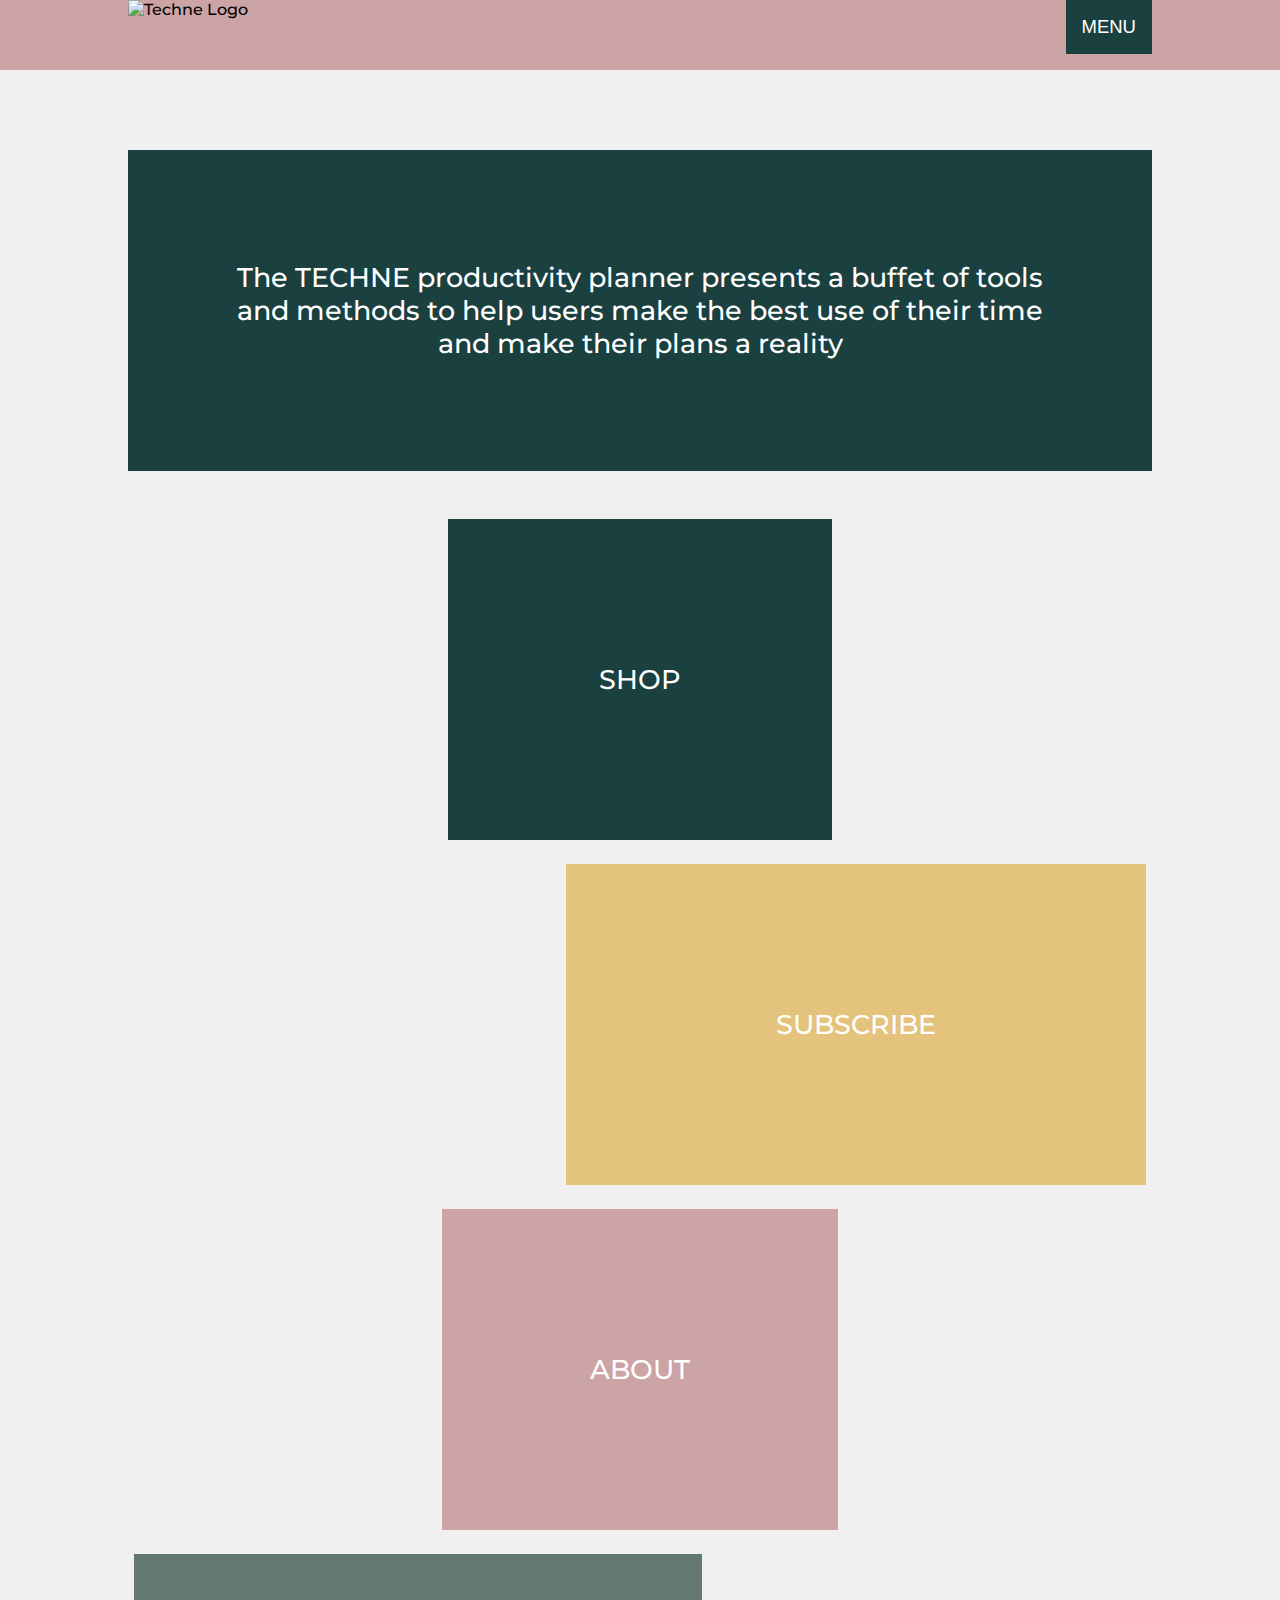
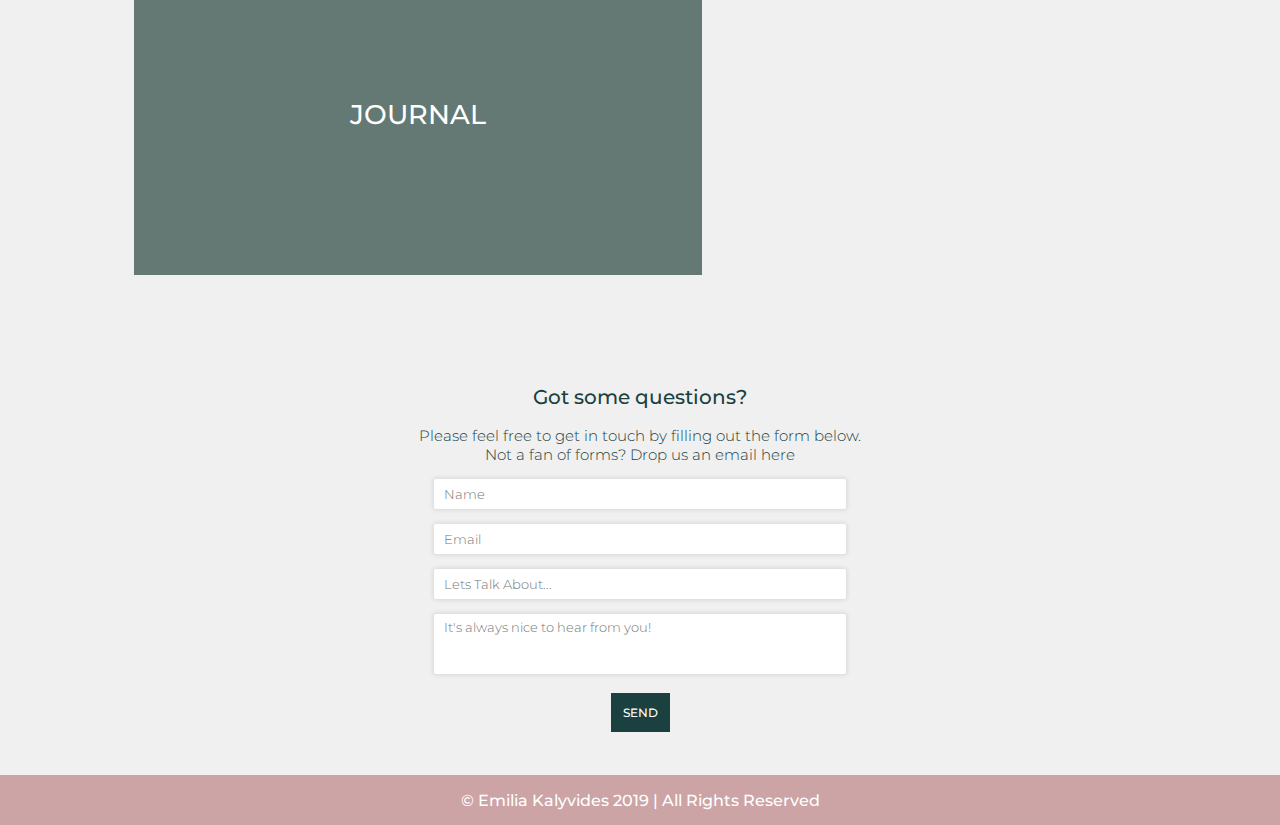
==== index.html @ 87b6d58c "techne" ====
<!DOCTYPE html>
<html>
	<head>
		<meta name="viewport" content="width=device-width, initial-scale=1.0" />
		<title>TECHNE - Work Life Balance</title>
		<link
			rel="shortcut icon"
			type="image/x-icon"
			href="Image Assets/Techne-favicon.png"
		/>
		<link href="style.css" rel="stylesheet" type="text/css" />
		<link
			href="https://fonts.googleapis.com/css?family=Montserrat:300,400,500&display=swap"
			rel="stylesheet"
		/>
	</head>

	<body>
		<header>
			<nav class="nav-container">
				<img
					src="Image Assets/Techne.png"
					alt="Techne Logo"
					class="nav-logo"
				/><img />
				<div class="dropdown">
					<button class="dropbtn">MENU</button>
					<div class="dropdown-content">
						<ul>
							<li><a href="index.html">Home</a></li>
							<li><a href="about.html">About</a></li>
							<li><a href="shop.html">Shop</a></li>
							<li><a href="subscribe.html">Subscribe</a></li>
							<li><a href="journal.html">Journal</a></li>
						</ul>
					</div>
				</div>

				<!-- <ul>
          <li><a href="index.html">Home</a></li>
          <li><a href="about.html">About</a></li>
          <li><a href="shop.html">Shop</a></li>
          <li><a href="subscribe.html">Subscribe</a></li>
          <li><a href="journal.html">Journal</a></li>
        </ul> -->
			</nav>
		</header>
		<main>
			<div class="wrapper">
				<div class="flex-container-01">
					<h1>
						The TECHNE productivity planner presents a buffet of tools and
						methods to help users make the best use of their time and make their
						plans a reality
					</h1>
				</div>
				<div class="flex-container-shop">
					<div class="box one"></div>
					<div class="box two">
						<h1><a class="homepage-links" href="shop.html">SHOP</a></h1>
					</div>
					<div class="box three"></div>
				</div>
				<div class="flex-container-subscribe">
					<div class="box four"></div>
					<div class="box five">
						<h1>
							<a class="homepage-links" href="subscribe.html">SUBSCRIBE</a>
						</h1>
					</div>
				</div>
				<div class="flex-container-about">
					<div class="box six"></div>
					<div class="box seven">
						<h1><a class="homepage-links" href="about.html">ABOUT</a></h1>
					</div>
					<div class="box eight"></div>
				</div>
				<div class="flex-container-journal">
					<div class="box nine">
						<h1><a class="homepage-links" href="journal.html">JOURNAL</a></h1>
					</div>
					<div class="box ten"></div>
				</div>
			</div>
		</main>
		<form action="/example.html" method="POST">
			<h2>Got some questions?</h2>
			<h3>
				Please feel free to get in touch by filling out the form below. <br />
				Not a fan of forms? Drop us an email
				<a class="text-links" href="mailto:hello@techne.co.uk">here</a>
			</h3>
			<p>
				<label class="name">
					<input type="text" name="customer_name" required placeholder="Name" />
				</label>
			</p>

			<p>
				<label class="email">
					<input
						type="email"
						name="email_address"
						required
						placeholder="Email"
					/>
				</label>
			</p>
			<p>
				<label class="subject">
					<input
						type="subject"
						name="email_subject"
						required
						placeholder="Lets Talk About..."
					/>
				</label>
			</p>

			<p>
				<textarea
					class="comments"
					name="comments"
					maxlength="2000"
					required
					placeholder="It's always nice to hear from you!"
				></textarea>
			</p>

			<button class="button">Send</button>
		</form>
		<footer class="site-footer">
			© Emilia Kalyvides 2019 | All Rights Reserved
		</footer>
	</body>
</html>
---- style.css ----
/* overall page styling */
:root {
	--background: #cca4a6;
}
body {
	background-color: #f0f0f0;
	font-family: "Montserrat", sans-serif;
	font-weight: 500;
	margin: 0;
}

/* header and nav bar styling */

.nav-container {
	display: flex;
	flex-direction: row;
	justify-content: space-between;
	width: 100%;
	max-width: 1024px;
	margin: 0 auto;
}

header {
	background: var(--background);
	position: fixed;
	top: 0;
	z-index: 999;
	width: 100%;
	height: 70px;
}
/* logo  */
.nav-logo {
	width: 15vmin;
}
/* Navigation Dropdown Button */

nav ul {
	list-style-type: none;
	align-items: center;
	padding: 15px;
}
nav a {
	color: white;
	text-decoration: none;
	font-size: calc(1.5vmin + 5px);
	text-transform: uppercase;
}

nav a:hover {
	color: #e4c47c;
	transition: 0.3s color linear;
}
.dropbtn {
	background-color: #1b4040;
	color: white;
	padding: 16px;
	text-align: center;
	border: none;
	font-size: calc(1.5vmin + 5px);
	right: 0;
}

/* Dropdown Content (Hidden by Default) */
.dropdown-content {
	display: none;
	position: absolute;
	background-color: white;
	z-index: 1;
}

/* Links inside the dropdown */
.dropdown-content a {
	color: #cca4a6;
	padding: 12px 16px;
	text-decoration: none;
	display: block;
	text-align: center;
	width: 80%;
}

/* Change color of dropdown links on hover */
.dropdown-content a:hover {
	background-color: #1b4040;
}

/* Show the dropdown menu on hover */
.dropdown:hover .dropdown-content {
	display: block;
}

/* Change the background color of the dropdown button when the dropdown content is shown */
.dropdown:hover .dropbtn {
	background-color: #cca4a6;
}

/* header text + paragraph styling */
h1 {
	color: white;
	font-family: "Montserrat", sans-serif;
	font-weight: 500;
	font-size: calc(1.5vw + 8px);
	text-align: center;
	width: 80%;
}

.wrapper {
	width: 100%;
	max-width: 1024px;
	margin: 0 auto;
}
.flex-container-01 {
	display: flex;
	flex-direction: row;
	height: 321px;
	margin: 150px auto 48px;
	background: #1b4040;
	justify-content: center;
	align-items: center;
}
.flex-container-shop,
.flex-container-subscribe,
.flex-container-about,
.flex-container-journal {
	display: flex;
	flex-direction: row;
	height: 321px;
	margin-top: 24px;
}
.box {
	flex-grow: 1;
	min-width: 200px;
	margin-left: 6px;
	margin-right: 6px;
	display: flex;
	justify-content: center;
	align-items: center;
}

.one {
	background-image: url("Image Assets/box 1.jpg");
	flex-grow: 1;
	background-size: cover;
}

.two {
	background: #1b4040;
	flex-grow: 1;
}

.three {
	background-image: url("Image Assets/box 2.jpg");
	flex-grow: 1;
	background-size: cover;
}

.four {
	background-image: url("Image Assets/box 3.jpg");
	flex-grow: 1;
	background-size: cover;
}

.five {
	background: #e4c47c;
	flex-grow: 1;
}
.six {
	background-image: url("Image Assets/box 4.jpg");
	flex-grow: 1;
	background-size: cover;
}
.seven {
	background: #cca4a6;
	flex-grow: 1;
}
.eight {
	background-image: url("Image Assets/box 5.jpg");
	flex-grow: 1;
	background-size: cover;
}
.nine {
	background: #647973;
	flex-grow: 1;
}
.ten {
	background-image: url("Image Assets/box 6.jpg");
	flex-grow: 1;
	background-size: cover;
}

h2 {
	color: #1b4040;
	font-family: "Montserrat", sans-serif;
	font-weight: 500;
	font-size: 20px;
	text-align: center;
	padding-top: 10px;
	padding-right: 200px;
	padding-bottom: 0;
	padding-left: 200px;
}
h3 {
	color: #1b4040;
	font-family: "Montserrat", sans-serif;
	font-weight: 300;
	font-size: 15px;
	text-align: center;
	padding-left: 150px;
	padding-right: 150px;
}
p {
	color: white;
	font-family: "Montserrat", sans-serif;
	font-weight: 300;
	font-size: 15px;
	text-align: center;
	padding-left: 200px;
	padding-right: 200px;
}

/* form input styling */
form {
	height: 300px;
	color: #1b4040;
	font-family: "Montserrat", sans-serif;
	font-weight: 300;
	font-size: 15px;
	align-items: center;
	margin-top: 100px;
	margin-bottom: 100px;
}

input {
	align-items: center;
	overflow: auto;
	height: 20px;
	width: 400px;
	font-family: "Montserrat", sans-serif;
	font-weight: 300;
	border-radius: 2px;
	border: none;
	box-shadow: 0px 0px 5px 1px rgba(0, 0, 0, 0.1);
	padding-top: 5px;
	padding-bottom: 5px;
	padding-left: 10px;
}

textarea {
	width: 400px;
	height: 50px;
	resize: none;
	overflow: auto;
	font-family: "Montserrat", sans-serif;
	font-weight: 300;
	border-radius: 2px;
	border: none;
	box-shadow: 0px 0px 5px 1px rgba(0, 0, 0, 0.1);
	padding-top: 5px;
	padding-bottom: 5px;
	padding-left: 10px;
}

/* button styling */

.button {
	display: block;
	max-width: 300px;
	background-color: #1b4040;
	color: white;
	font-family: "Montserrat", sans-serif;
	font-weight: 500;
	font-size: 12px;
	text-transform: uppercase;
	text-align: center;
	border: 2px solid #1b4040;
	margin: auto;
	padding: 10px;
	-webkit-transition-duration: 0.4s; /* Safari */
	transition-duration: 0.4s;
}

.button:hover {
	background-color: #f0f0f0;
	color: #e4c47c;
	border: 2px solid #e4c47c;
}

/* text link styling */

.text-links {
	color: #1b4040;
}
.text-links:link {
	color: #1b4040;
	text-decoration: none;
}

.text-links:visited {
	color: #e4c47c;
}

.text-links:hover {
	color: #e4c47c;
	text-decoration: underline;
}

.homepage-links:link,
.homepage-links:visited,
.homepage-links:hover {
	color: white;
	text-decoration: none;
}

/* footer styling */
footer {
	color: white;
	width: 100%;
	height: 50px;
	background: var(--background);
	bottom: 0;
	display: flex;
	justify-content: center;
	z-index: 999;
}

.site-footer {
	color: white;
	display: flex;
	align-items: center;
	justify-content: center;
}

@media screen and (max-width: 480px) {
	.one,
	.three,
	.four,
	.six,
	.eight,
	.ten {
		display: none;
	}
}

@media screen and (max-width: 480px) {
	.name,
	.email,
	.subject,
	.comments,
	.button {
		display: none;
	}
}

@media screen and (max-width: 480px) {
	nav ul {
		flex-direction: column;
	}
}

/* @media screen and (max-width: 480px) {
  h1 {
    font-size: 25px;
  }
} */
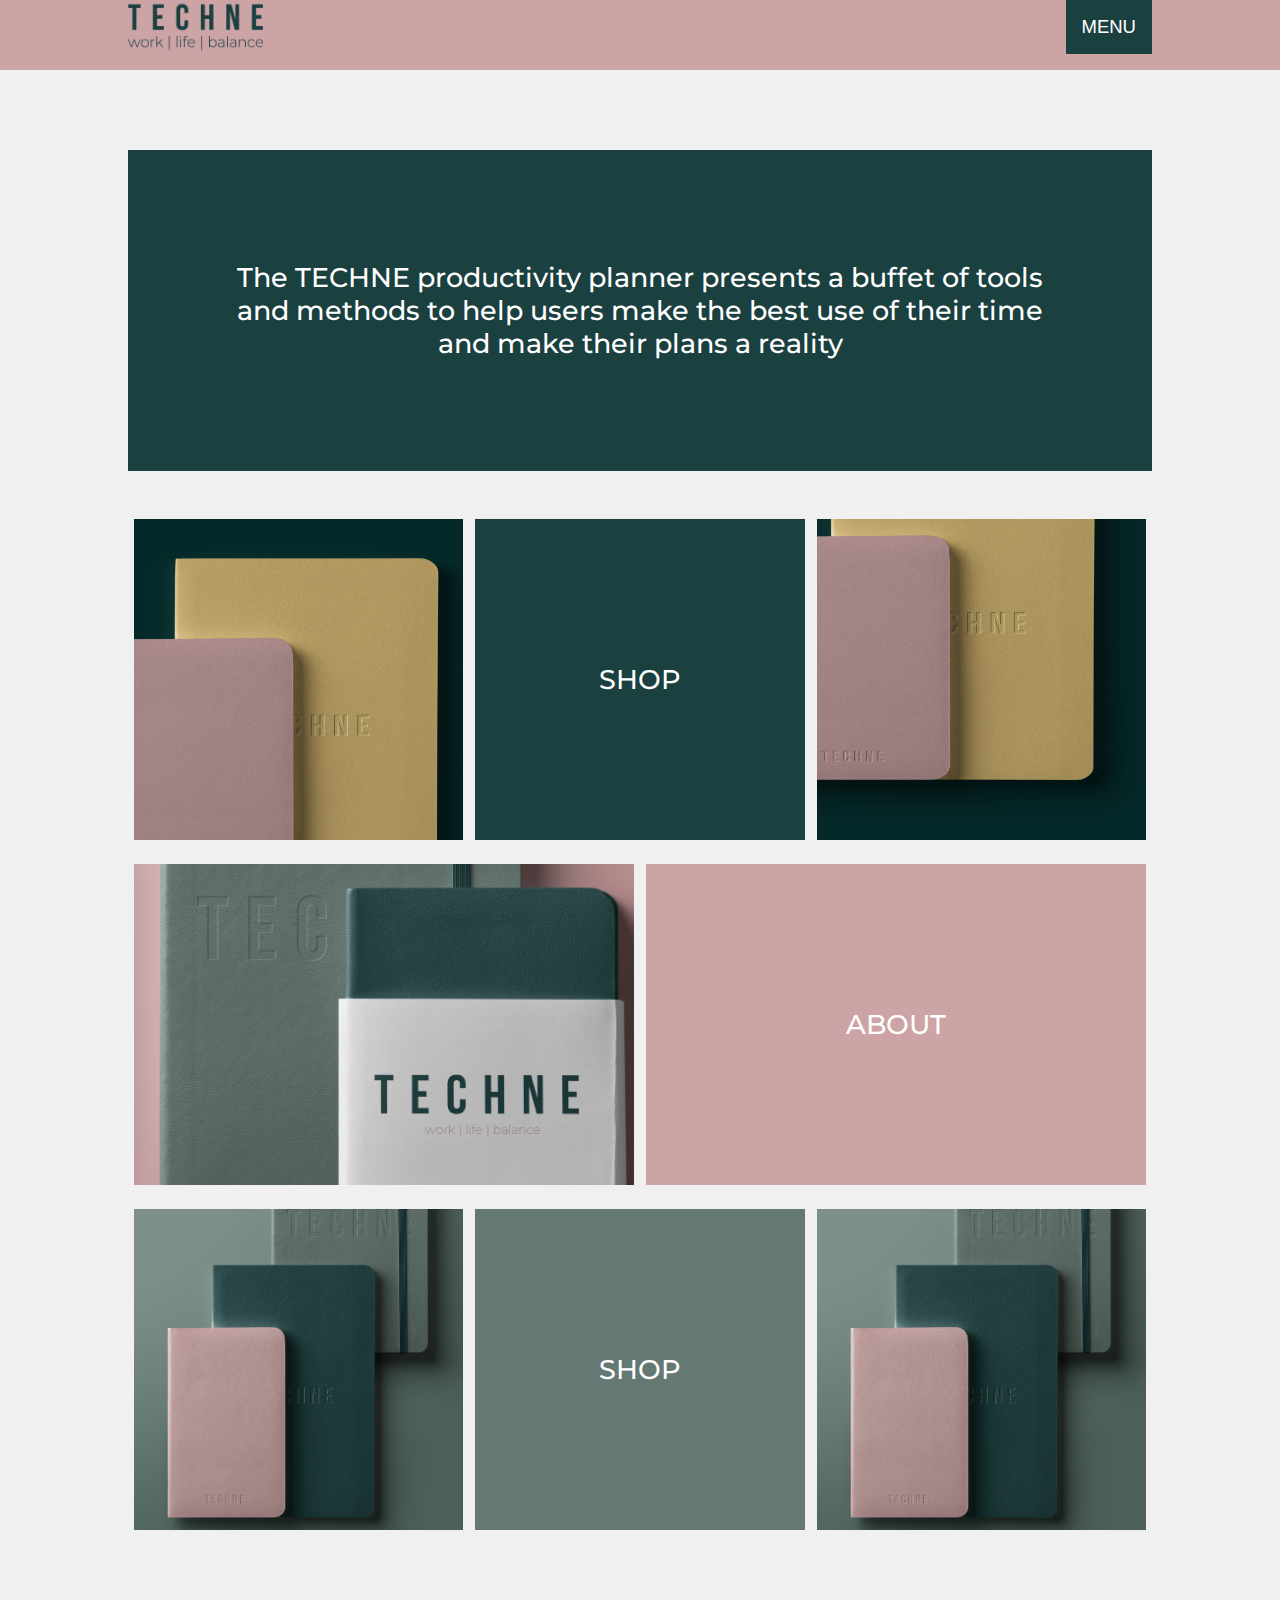
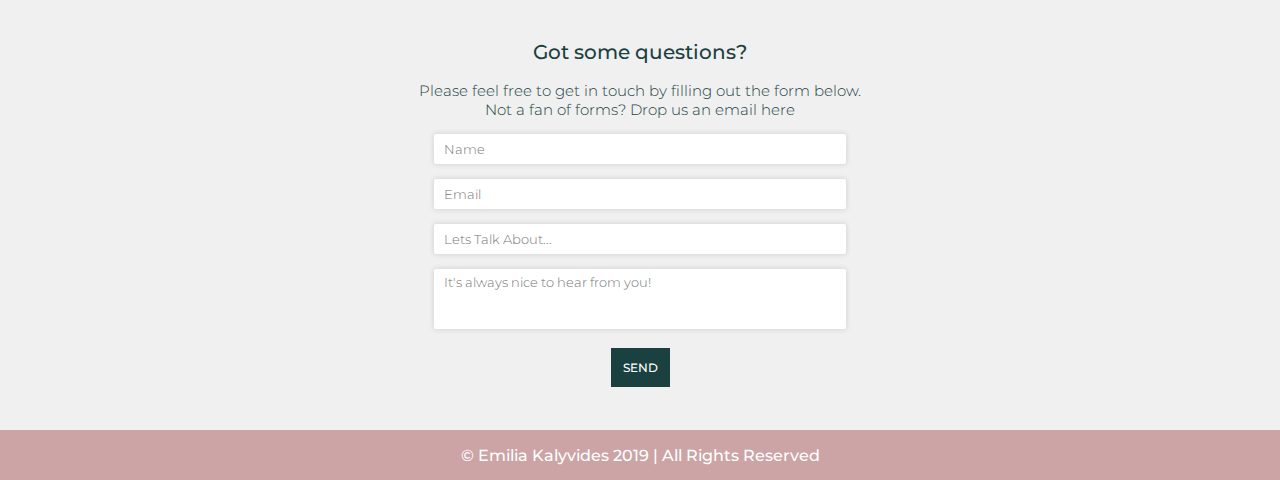
==== commit effe2b57: "edits to all pages" ====
--- a/index.html
+++ b/index.html
@@ -1,21 +1,21 @@
 <!DOCTYPE html>
 <html>
-	<head>
-		<meta name="viewport" content="width=device-width, initial-scale=1.0" />
-		<title>TECHNE - Work Life Balance</title>
-		<link
-			rel="shortcut icon"
-			type="image/x-icon"
-			href="Image Assets/Techne-favicon.png"
-		/>
-		<link href="style.css" rel="stylesheet" type="text/css" />
-		<link
-			href="https://fonts.googleapis.com/css?family=Montserrat:300,400,500&display=swap"
-			rel="stylesheet"
-		/>
-	</head>
+	<body>
+		<head>
+			<meta name="viewport" content="width=device-width, initial-scale=1.0" />
+			<title>TECHNE - Work Life Balance</title>
+			<link
+				rel="shortcut icon"
+				type="image/x-icon"
+				href="Image Assets/Techne-favicon.png"
+			/>
+			<link href="style.css" rel="stylesheet" type="text/css" />
+			<link
+				href="https://fonts.googleapis.com/css?family=Montserrat:300,400,500&display=swap"
+				rel="stylesheet"
+			/>
+		</head>
 
-	<body>
 		<header>
 			<nav class="nav-container">
 				<img
@@ -30,21 +30,13 @@
 							<li><a href="index.html">Home</a></li>
 							<li><a href="about.html">About</a></li>
 							<li><a href="shop.html">Shop</a></li>
-							<li><a href="subscribe.html">Subscribe</a></li>
 							<li><a href="journal.html">Journal</a></li>
 						</ul>
 					</div>
 				</div>
-
-				<!-- <ul>
-          <li><a href="index.html">Home</a></li>
-          <li><a href="about.html">About</a></li>
-          <li><a href="shop.html">Shop</a></li>
-          <li><a href="subscribe.html">Subscribe</a></li>
-          <li><a href="journal.html">Journal</a></li>
-        </ul> -->
 			</nav>
 		</header>
+
 		<main>
 			<div class="wrapper">
 				<div class="flex-container-01">
@@ -55,32 +47,26 @@
 					</h1>
 				</div>
 				<div class="flex-container-shop">
-					<div class="box one"></div>
-					<div class="box two">
+					<div class="homepage-box home-shop-one"></div>
+					<div class="homepage-box home-shop-two">
 						<h1><a class="homepage-links" href="shop.html">SHOP</a></h1>
 					</div>
-					<div class="box three"></div>
+					<div class="homepage-box home-shop-three"></div>
 				</div>
-				<div class="flex-container-subscribe">
-					<div class="box four"></div>
-					<div class="box five">
-						<h1>
-							<a class="homepage-links" href="subscribe.html">SUBSCRIBE</a>
-						</h1>
+
+				<div class="flex-container-about">
+					<div class="homepage-box home-about-one"></div>
+					<div class="homepage-box home-about-two">
+						<h1><a class="homepage-links" href="about.html">ABOUT</a></h1>
 					</div>
 				</div>
-				<div class="flex-container-about">
-					<div class="box six"></div>
-					<div class="box seven">
-						<h1><a class="homepage-links" href="about.html">ABOUT</a></h1>
+
+				<div class="flex-container-journal">
+					<div class="homepage-box home-journal-one"></div>
+					<div class="homepage-box home-journal-two">
+						<h1><a class="homepage-links" href="journal.html">SHOP</a></h1>
 					</div>
-					<div class="box eight"></div>
-				</div>
-				<div class="flex-container-journal">
-					<div class="box nine">
-						<h1><a class="homepage-links" href="journal.html">JOURNAL</a></h1>
-					</div>
-					<div class="box ten"></div>
+					<div class="homepage-box home-journal-three"></div>
 				</div>
 			</div>
 		</main>
--- a/style.css
+++ b/style.css
@@ -120,73 +120,115 @@
 .flex-container-shop,
 .flex-container-subscribe,
 .flex-container-about,
-.flex-container-journal {
+.flex-container-journal,
+.flex-container-journal-row-one,
+.flex-container-journal-row-two,
+.flex-container-journal-row-three,
+.flex-container-headline-journal {
 	display: flex;
 	flex-direction: row;
 	height: 321px;
 	margin-top: 24px;
 }
-.box {
-	flex-grow: 1;
+
+/* home boxes */
+
+.homepage-box,
+.about-box,
+.journal-box,
+.headline-journal {
 	min-width: 200px;
 	margin-left: 6px;
 	margin-right: 6px;
 	display: flex;
 	justify-content: center;
 	align-items: center;
-}
-
-.one {
+	flex-basis: 100%;
+}
+
+.home-shop-one {
 	background-image: url("Image Assets/box 1.jpg");
-	flex-grow: 1;
-	background-size: cover;
-}
-
-.two {
+	background-size: cover;
+}
+
+.home-shop-two {
 	background: #1b4040;
-	flex-grow: 1;
-}
-
-.three {
+}
+
+.home-shop-three {
 	background-image: url("Image Assets/box 2.jpg");
-	flex-grow: 1;
-	background-size: cover;
-}
-
-.four {
-	background-image: url("Image Assets/box 3.jpg");
-	flex-grow: 1;
-	background-size: cover;
-}
-
-.five {
-	background: #e4c47c;
-	flex-grow: 1;
-}
-.six {
+	background-size: cover;
+}
+.home-about-one {
 	background-image: url("Image Assets/box 4.jpg");
-	flex-grow: 1;
-	background-size: cover;
-}
-.seven {
+	background-size: cover;
+}
+.home-about-two {
 	background: #cca4a6;
-	flex-grow: 1;
-}
-.eight {
-	background-image: url("Image Assets/box 5.jpg");
-	flex-grow: 1;
-	background-size: cover;
-}
-.nine {
+}
+.home-journal-one {
+	background-image: url("Image Assets/box 6.jpg");
+	background-size: cover;
+}
+.home-journal-two {
+	background-size: cover;
 	background: #647973;
-	flex-grow: 1;
-}
-.ten {
+}
+.home-journal-three {
 	background-image: url("Image Assets/box 6.jpg");
-	flex-grow: 1;
-	background-size: cover;
-}
-
+	background-size: cover;
+}
+
+/* about boxes */
+
+.about {
+	background-image: url("Image Assets/box 6.jpg");
+	background-size: cover;
+}
+.about-text {
+	background: white;
+}
+
+/* journal boxes */
+
+.headline-journal-image {
+	background-image: url("Image Assets/box 4.jpg");
+	background-size: cover;
+}
+.headline-journal-text {
+	background: #cca4a6;
+}
+
+.blog-one {
+	background: white;
+}
+
+.blog-two {
+	background: white;
+}
+
+.blog-three {
+	background: white;
+}
+.blog-four {
+	background: white;
+}
+.blog-five {
+	background: white;
+}
+.blog-six {
+	background: white;
+}
+.blog-seven {
+	background: white;
+}
+.blog-eight {
+	background: white;
+}
+
+.blog-nine {
+	background: white;
+}
 h2 {
 	color: #1b4040;
 	font-family: "Montserrat", sans-serif;
@@ -207,6 +249,16 @@
 	padding-left: 150px;
 	padding-right: 150px;
 }
+h4 {
+	color: #1b4040;
+	font-family: "Montserrat", sans-serif;
+	font-weight: 300;
+	font-size: 15px;
+	text-align: center;
+	padding-left: 50px;
+	padding-right: 50px;
+}
+
 p {
 	color: white;
 	font-family: "Montserrat", sans-serif;
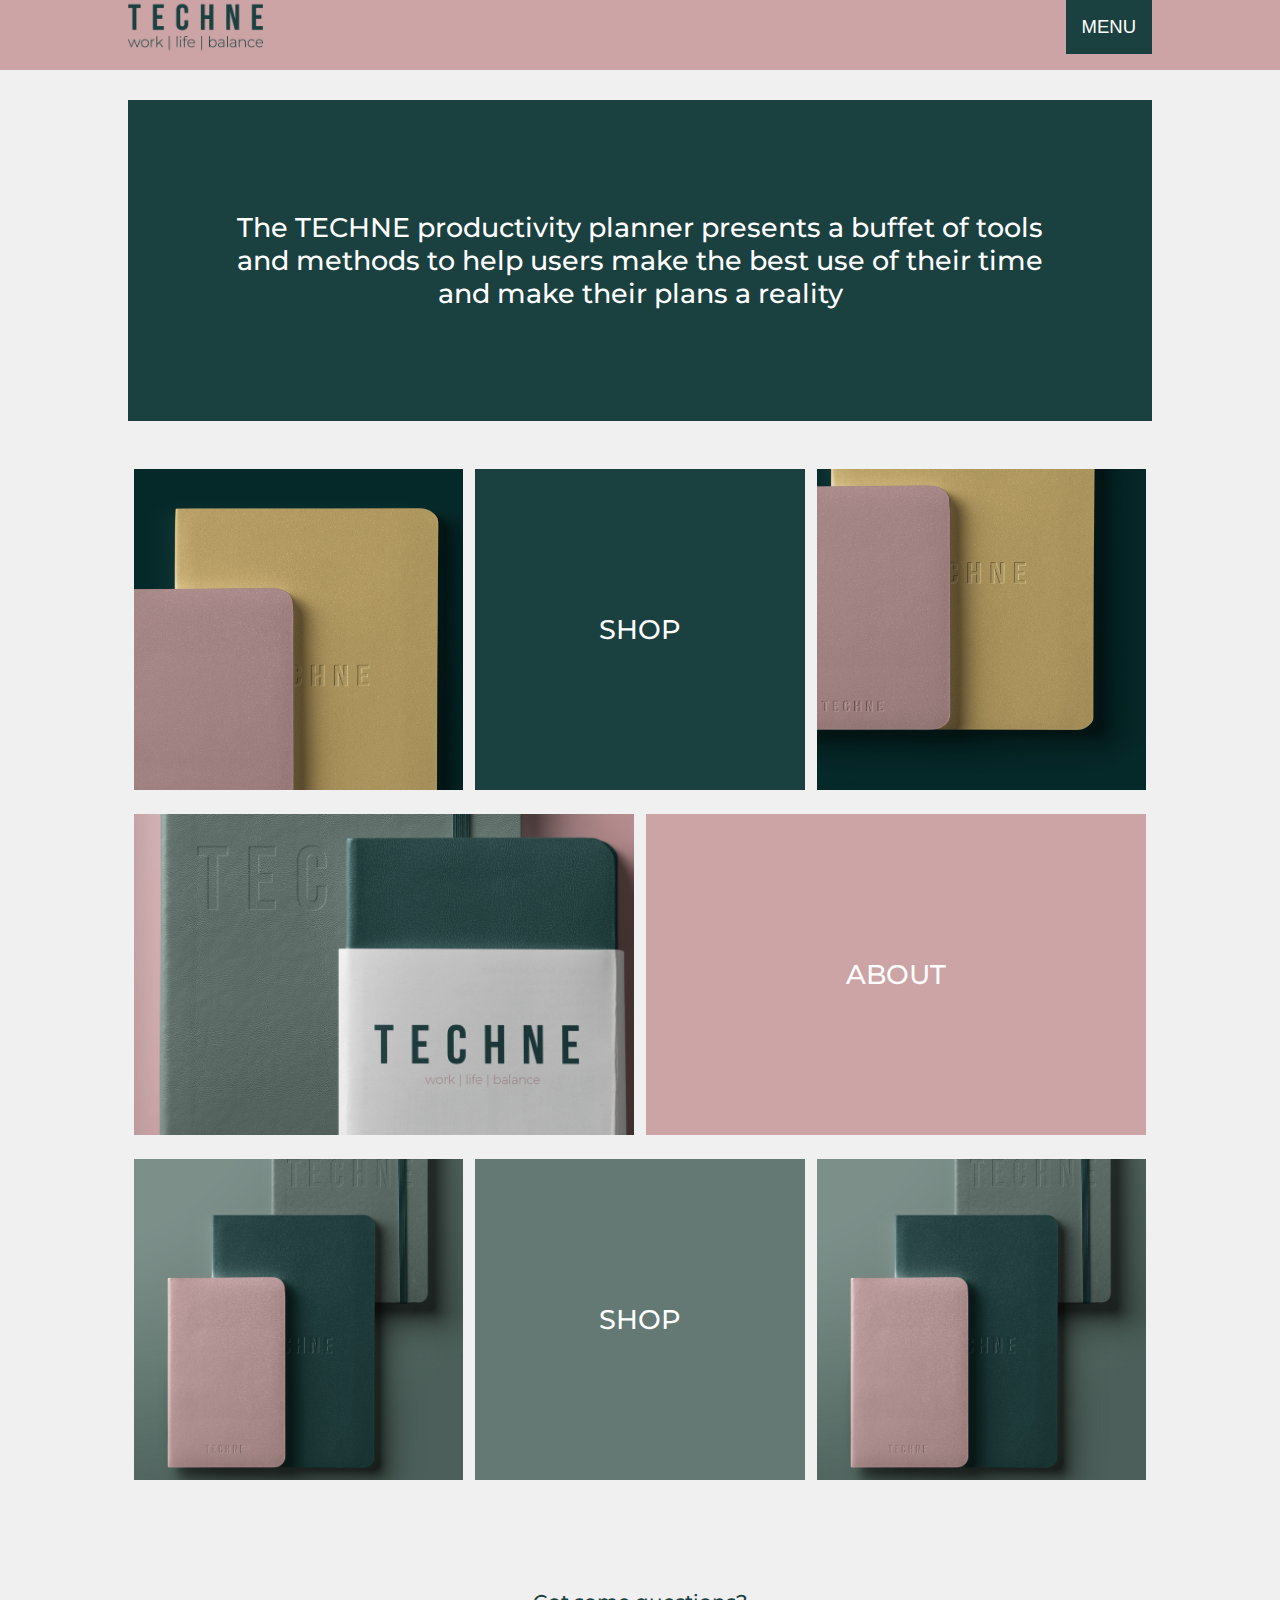
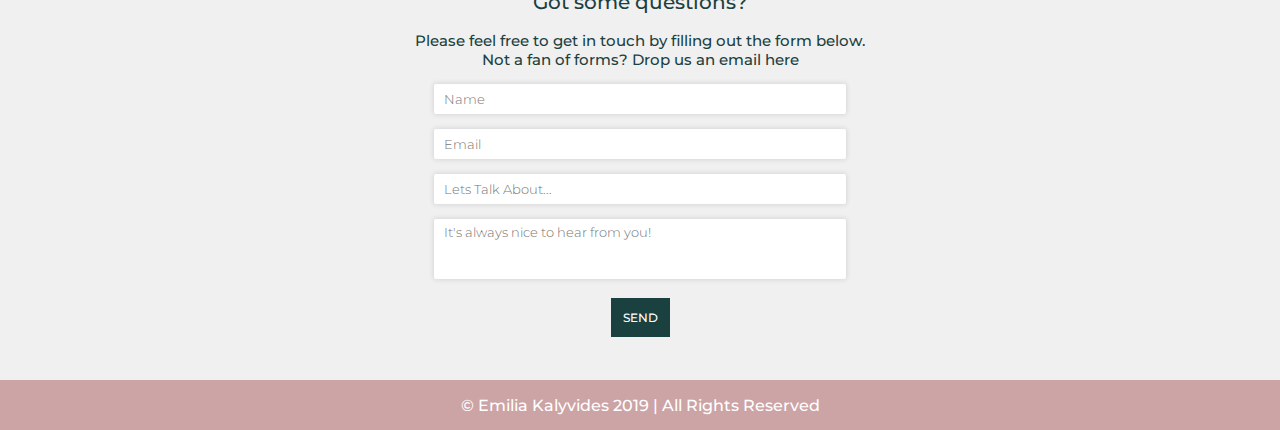
==== commit 4518f66e: "Updated onto mac" ====
--- a/index.html
+++ b/index.html
@@ -1,123 +1,126 @@
 <!DOCTYPE html>
 <html>
-	<body>
-		<head>
-			<meta name="viewport" content="width=device-width, initial-scale=1.0" />
-			<title>TECHNE - Work Life Balance</title>
-			<link
-				rel="shortcut icon"
-				type="image/x-icon"
-				href="Image Assets/Techne-favicon.png"
-			/>
-			<link href="style.css" rel="stylesheet" type="text/css" />
-			<link
-				href="https://fonts.googleapis.com/css?family=Montserrat:300,400,500&display=swap"
-				rel="stylesheet"
-			/>
-		</head>
+  <body>
+    <head>
+      <meta name="viewport" content="width=device-width, initial-scale=1.0" />
+      <title>TECHNE - Work Life Balance</title>
+      <link
+        rel="shortcut icon"
+        type="image/x-icon"
+        href="Image Assets/Techne-favicon.png"
+      />
+      <link href="style.css" rel="stylesheet" type="text/css" />
+      <link
+        href="https://fonts.googleapis.com/css?family=Montserrat:300,400,500&display=swap"
+        rel="stylesheet"
+      />
+    </head>
 
-		<header>
-			<nav class="nav-container">
-				<img
-					src="Image Assets/Techne.png"
-					alt="Techne Logo"
-					class="nav-logo"
-				/><img />
-				<div class="dropdown">
-					<button class="dropbtn">MENU</button>
-					<div class="dropdown-content">
-						<ul>
-							<li><a href="index.html">Home</a></li>
-							<li><a href="about.html">About</a></li>
-							<li><a href="shop.html">Shop</a></li>
-							<li><a href="journal.html">Journal</a></li>
-						</ul>
-					</div>
-				</div>
-			</nav>
-		</header>
+    <header>
+      <nav class="nav-container">
+        <a href="index.html"
+          ><img
+            src="Image Assets/Techne.png"
+            alt="Techne Logo"
+            class="nav-logo"
+            href="index.html"
+        /></a>
 
-		<main>
-			<div class="wrapper">
-				<div class="flex-container-01">
-					<h1>
-						The TECHNE productivity planner presents a buffet of tools and
-						methods to help users make the best use of their time and make their
-						plans a reality
-					</h1>
-				</div>
-				<div class="flex-container-shop">
-					<div class="homepage-box home-shop-one"></div>
-					<div class="homepage-box home-shop-two">
-						<h1><a class="homepage-links" href="shop.html">SHOP</a></h1>
-					</div>
-					<div class="homepage-box home-shop-three"></div>
-				</div>
+        <div class="dropdown">
+          <button class="dropbtn">MENU</button>
+          <div class="dropdown-content">
+            <ul>
+              <li><a href="index.html">Home</a></li>
+              <li><a href="about.html">About</a></li>
+              <li><a href="shop.html">Shop</a></li>
+              <li><a href="journal.html">Journal</a></li>
+            </ul>
+          </div>
+        </div>
+      </nav>
+    </header>
 
-				<div class="flex-container-about">
-					<div class="homepage-box home-about-one"></div>
-					<div class="homepage-box home-about-two">
-						<h1><a class="homepage-links" href="about.html">ABOUT</a></h1>
-					</div>
-				</div>
+    <main>
+      <div class="wrapper">
+        <div class="flex-container-01">
+          <h1>
+            The TECHNE productivity planner presents a buffet of tools and
+            methods to help users make the best use of their time and make their
+            plans a reality
+          </h1>
+        </div>
+        <div class="flex-container-shop">
+          <div class="homepage-box home-shop-one"></div>
+          <div class="homepage-box home-shop-two">
+            <h1><a class="homepage-links" href="shop.html">SHOP</a></h1>
+          </div>
+          <div class="homepage-box home-shop-three"></div>
+        </div>
 
-				<div class="flex-container-journal">
-					<div class="homepage-box home-journal-one"></div>
-					<div class="homepage-box home-journal-two">
-						<h1><a class="homepage-links" href="journal.html">SHOP</a></h1>
-					</div>
-					<div class="homepage-box home-journal-three"></div>
-				</div>
-			</div>
-		</main>
-		<form action="/example.html" method="POST">
-			<h2>Got some questions?</h2>
-			<h3>
-				Please feel free to get in touch by filling out the form below. <br />
-				Not a fan of forms? Drop us an email
-				<a class="text-links" href="mailto:hello@techne.co.uk">here</a>
-			</h3>
-			<p>
-				<label class="name">
-					<input type="text" name="customer_name" required placeholder="Name" />
-				</label>
-			</p>
+        <div class="flex-container-about">
+          <div class="homepage-box home-about-one"></div>
+          <div class="homepage-box home-about-two">
+            <h1><a class="homepage-links" href="about.html">ABOUT</a></h1>
+          </div>
+        </div>
 
-			<p>
-				<label class="email">
-					<input
-						type="email"
-						name="email_address"
-						required
-						placeholder="Email"
-					/>
-				</label>
-			</p>
-			<p>
-				<label class="subject">
-					<input
-						type="subject"
-						name="email_subject"
-						required
-						placeholder="Lets Talk About..."
-					/>
-				</label>
-			</p>
+        <div class="flex-container-journal">
+          <div class="homepage-box home-journal-one"></div>
+          <div class="homepage-box home-journal-two">
+            <h1><a class="homepage-links" href="journal.html">SHOP</a></h1>
+          </div>
+          <div class="homepage-box home-journal-three"></div>
+        </div>
+      </div>
+    </main>
+    <form action="/example.html" method="POST">
+      <h2>Got some questions?</h2>
+      <h3>
+        Please feel free to get in touch by filling out the form below. <br />
+        Not a fan of forms? Drop us an email
+        <a class="text-links" href="mailto:hello@techne.co.uk">here</a>
+      </h3>
+      <p>
+        <label class="name">
+          <input type="text" name="customer_name" required placeholder="Name" />
+        </label>
+      </p>
 
-			<p>
-				<textarea
-					class="comments"
-					name="comments"
-					maxlength="2000"
-					required
-					placeholder="It's always nice to hear from you!"
-				></textarea>
-			</p>
+      <p>
+        <label class="email">
+          <input
+            type="email"
+            name="email_address"
+            required
+            placeholder="Email"
+          />
+        </label>
+      </p>
+      <p>
+        <label class="subject">
+          <input
+            type="subject"
+            name="email_subject"
+            required
+            placeholder="Lets Talk About..."
+          />
+        </label>
+      </p>
 
-			<button class="button">Send</button>
-		</form>
-		<footer class="site-footer">
-			© Emilia Kalyvides 2019 | All Rights Reserved
-		</footer>
-	</body>
+      <p>
+        <textarea
+          class="comments"
+          name="comments"
+          maxlength="2000"
+          required
+          placeholder="It's always nice to hear from you!"
+        ></textarea>
+      </p>
+
+      <button class="button">Send</button>
+    </form>
+    <footer class="site-footer">
+      © Emilia Kalyvides 2019 | All Rights Reserved
+    </footer>
+  </body>
 </html>
--- a/style.css
+++ b/style.css
@@ -31,6 +31,8 @@
 /* logo  */
 .nav-logo {
 	width: 15vmin;
+	max-width: 100%;
+	height: auto;
 }
 /* Navigation Dropdown Button */
 
@@ -93,7 +95,7 @@
 	background-color: #cca4a6;
 }
 
-/* header text + paragraph styling */
+/* text styling */
 h1 {
 	color: white;
 	font-family: "Montserrat", sans-serif;
@@ -102,6 +104,63 @@
 	text-align: center;
 	width: 80%;
 }
+
+h2 {
+	color: #1b4040;
+	font-family: "Montserrat", sans-serif;
+	font-weight: 500;
+	font-size: 20px;
+	text-align: center;
+	padding-top: 10px;
+	padding-right: 200px;
+	padding-bottom: 0;
+	padding-left: 200px;
+}
+
+h3 {
+	color: #1b4040;
+	font-family: "Montserrat", sans-serif;
+	font-weight: 500;
+	font-size: 15px;
+	text-align: center;
+	padding-left: 150px;
+	padding-right: 150px;
+}
+h4 {
+	color: #1b4040;
+	font-family: "Montserrat", sans-serif;
+	font-weight: 300;
+	font-size: 15px;
+	text-align: center;
+	padding-left: 50px;
+	padding-right: 50px;
+}
+h5 {
+	color: #1b4040;
+	font-family: "Montserrat", sans-serif;
+	font-weight: 500;
+	font-size: 20px;
+	text-align: left;
+}
+h6 {
+	color: #1b4040;
+	font-family: "Montserrat", sans-serif;
+	font-weight: 500;
+	font-size: 20px;
+	text-align: right;
+}
+
+p {
+	color: white;
+	font-family: "Montserrat", sans-serif;
+	font-weight: 300;
+	font-size: 15px;
+	text-align: center;
+	padding-left: 200px;
+	padding-right: 200px;
+}
+
+/* Page layout flexboxes */
 
 .wrapper {
 	width: 100%;
@@ -112,7 +171,17 @@
 	display: flex;
 	flex-direction: row;
 	height: 321px;
-	margin: 150px auto 48px;
+	margin: 100px auto 48px;
+	background: #1b4040;
+	justify-content: center;
+	align-items: center;
+}
+
+.flex-container-02 {
+	display: flex;
+	flex-direction: row;
+	height: 107px;
+	margin: 100px auto 48px;
 	background: #1b4040;
 	justify-content: center;
 	align-items: center;
@@ -124,19 +193,21 @@
 .flex-container-journal-row-one,
 .flex-container-journal-row-two,
 .flex-container-journal-row-three,
-.flex-container-headline-journal {
+.flex-container-headline-journal,
+.flex-container-shop-row-one {
 	display: flex;
 	flex-direction: row;
 	height: 321px;
 	margin-top: 24px;
 }
 
-/* home boxes */
+/* home page boxes */
 
 .homepage-box,
 .about-box,
 .journal-box,
-.headline-journal {
+.headline-journal,
+.shop-box {
 	min-width: 200px;
 	margin-left: 6px;
 	margin-right: 6px;
@@ -229,46 +300,238 @@
 .blog-nine {
 	background: white;
 }
-h2 {
-	color: #1b4040;
-	font-family: "Montserrat", sans-serif;
-	font-weight: 500;
+
+/* shop product boxes */
+
+.product-box {
+	background: white;
+}
+
+.product-one {
+	background: white;
+}
+
+.product-two {
+	background: white;
+}
+
+.product-three {
+	background: white;
+}
+
+/* product boxes */
+
+.flex-container-product-page-banner {
+	display: flex;
+	height: 321px;
+	margin: 150px auto 48px;
+	justify-content: center;
+	align-items: center;
+	background-image: url("Image Assets/box 6.jpg");
+	background-size: cover;
+}
+
+.flex-container-products {
+	flex-direction: column;
+	padding-bottom: 60px;
+	display: block;
+}
+
+.flex-container-product {
+	display: flex;
+	height: 500px;
+	margin-top: 24px;
+	flex: 1;
+	padding-bottom: 40px;
+}
+
+.product-image {
+	min-width: 200px;
+	margin-left: 6px;
+	margin-right: 6px;
+	display: flex;
+	justify-content: center;
+	align-items: center;
+	object-fit: cover;
+}
+
+.product-details {
+	flex-direction: column;
+	padding-bottom: 15px;
+}
+
+/* shopping cart */
+
+.cart-column {
+	display: flex;
+	align-items: center;
+	border-bottom: 1px solid #1b4040;
+	padding-bottom: 20px;
+	padding-top: 20px;
+}
+
+.cart-row {
+	display: flex;
+}
+
+.cart-item {
+	width: 50%;
+}
+
+.cart-price {
+	width: 20%;
+	font-size: 1.2em;
+	color: #1b4040;
+}
+
+.cart-quantity {
+	width: 30%;
+}
+
+.cart-item-title {
+	margin-left: 10px;
+}
+
+.cart-item-image {
+	width: 75px;
+	background-size: cover;
+}
+
+.cart-quantity-input {
+	height: 25;
+	width: 40px;
+	border-radius: 3px;
+	border: 1px solid #1b4040;
+	background-color: white;
+	color: #1b4040;
+	text-align: center;
+	font-size: 1.2em;
+}
+
+.cart-row:last-child {
+	border-bottom: 2px solid #1b4040;
+}
+
+.cart-row:last-child .cart-column {
+	border: none;
+}
+
+.cart-total,
+.cart-total-title,
+.cart-total-price {
 	font-size: 20px;
-	text-align: center;
-	padding-top: 10px;
-	padding-right: 200px;
-	padding-bottom: 0;
-	padding-left: 200px;
-}
-h3 {
-	color: #1b4040;
-	font-family: "Montserrat", sans-serif;
-	font-weight: 300;
-	font-size: 15px;
-	text-align: center;
-	padding-left: 150px;
-	padding-right: 150px;
-}
-h4 {
-	color: #1b4040;
-	font-family: "Montserrat", sans-serif;
-	font-weight: 300;
-	font-size: 15px;
-	text-align: center;
-	padding-left: 50px;
-	padding-right: 50px;
-}
-
-p {
-	color: white;
-	font-family: "Montserrat", sans-serif;
-	font-weight: 300;
-	font-size: 15px;
-	text-align: center;
-	padding-left: 200px;
-	padding-right: 200px;
-}
-
+	color: #1b4040;
+	text-align: right;
+}
+
+/* button styling */
+
+.button {
+	display: block;
+	max-width: 300px;
+	background-color: #1b4040;
+	color: white;
+	font-family: "Montserrat", sans-serif;
+	font-weight: 500;
+	font-size: 12px;
+	text-transform: uppercase;
+	text-align: center;
+	border: 2px solid #1b4040;
+	margin: auto;
+	padding: 10px;
+	-webkit-transition-duration: 0.4s; /* Safari */
+	transition-duration: 0.4s;
+}
+
+.button:hover {
+	background-color: #f0f0f0;
+	color: #e4c47c;
+	border: 2px solid #e4c47c;
+}
+.button-purchase {
+	max-width: 300px;
+	background-color: #1b4040;
+	color: white;
+	font-family: "Montserrat", sans-serif;
+	font-weight: 500;
+	font-size: 12px;
+	text-transform: uppercase;
+	text-align: right;
+	border: 2px solid #1b4040;
+	padding: 10px;
+	-webkit-transition-duration: 0.4s; /* Safari */
+	transition-duration: 0.4s;
+}
+
+.shop-item-button {
+	max-width: 300px;
+	background-color: #1b4040;
+	color: white;
+	font-family: "Montserrat", sans-serif;
+	font-weight: 500;
+	font-size: 12px;
+	text-transform: uppercase;
+	text-align: right;
+	border: 2px solid #1b4040;
+	padding: 10px;
+	-webkit-transition-duration: 0.4s; /* Safari */
+	transition-duration: 0.4s;
+}
+.shop-item-button:hover {
+	background-color: #f0f0f0;
+	color: #e4c47c;
+	border: 2px solid #e4c47c;
+}
+
+.button-shop:hover {
+	background-color: #f0f0f0;
+	color: #e4c47c;
+	border: 2px solid #e4c47c;
+}
+
+.cart-quantity-input {
+	display: block;
+	max-width: 300px;
+	background-color: white;
+	color: #1b4040;
+	font-family: "Montserrat", sans-serif;
+	font-weight: 400;
+	font-size: 12px;
+	text-align: center;
+	border: 1px solid #1b4040;
+	margin: auto;
+	-webkit-transition-duration: 0.4s; /* Safari */
+	transition-duration: 0.4s;
+}
+
+/* text link styling */
+
+.text-links {
+	color: #1b4040;
+	text-decoration: none;
+}
+
+.text-links:link {
+	color: #1b4040;
+	text-decoration: none;
+}
+
+.text-links:visited {
+	color: #1b4040;
+	text-decoration: none;
+}
+
+.text-links:hover {
+	color: #cca4a6;
+	text-decoration: none;
+}
+
+.homepage-links:link,
+.homepage-links:visited,
+.homepage-links:hover {
+	color: white;
+	text-decoration: none;
+}
 /* form input styling */
 form {
 	height: 300px;
@@ -309,57 +572,6 @@
 	padding-top: 5px;
 	padding-bottom: 5px;
 	padding-left: 10px;
-}
-
-/* button styling */
-
-.button {
-	display: block;
-	max-width: 300px;
-	background-color: #1b4040;
-	color: white;
-	font-family: "Montserrat", sans-serif;
-	font-weight: 500;
-	font-size: 12px;
-	text-transform: uppercase;
-	text-align: center;
-	border: 2px solid #1b4040;
-	margin: auto;
-	padding: 10px;
-	-webkit-transition-duration: 0.4s; /* Safari */
-	transition-duration: 0.4s;
-}
-
-.button:hover {
-	background-color: #f0f0f0;
-	color: #e4c47c;
-	border: 2px solid #e4c47c;
-}
-
-/* text link styling */
-
-.text-links {
-	color: #1b4040;
-}
-.text-links:link {
-	color: #1b4040;
-	text-decoration: none;
-}
-
-.text-links:visited {
-	color: #e4c47c;
-}
-
-.text-links:hover {
-	color: #e4c47c;
-	text-decoration: underline;
-}
-
-.homepage-links:link,
-.homepage-links:visited,
-.homepage-links:hover {
-	color: white;
-	text-decoration: none;
 }
 
 /* footer styling */
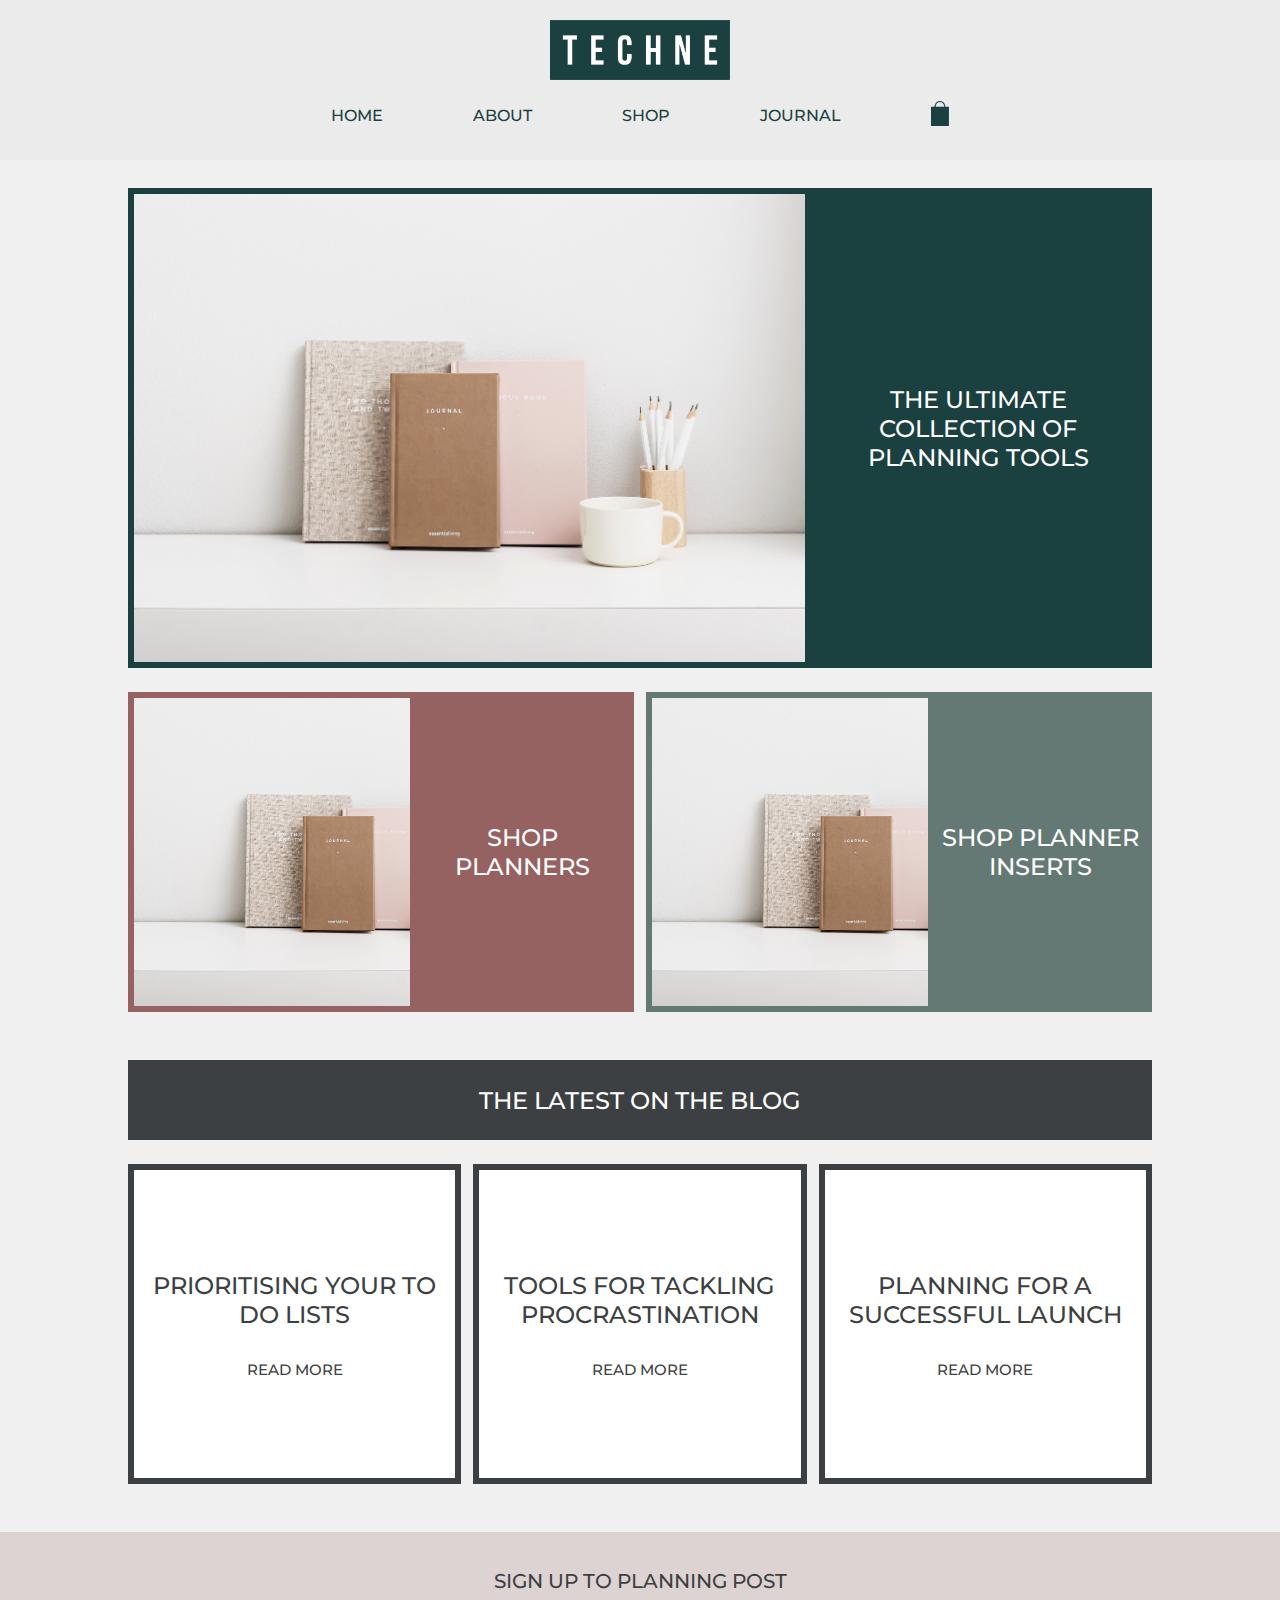
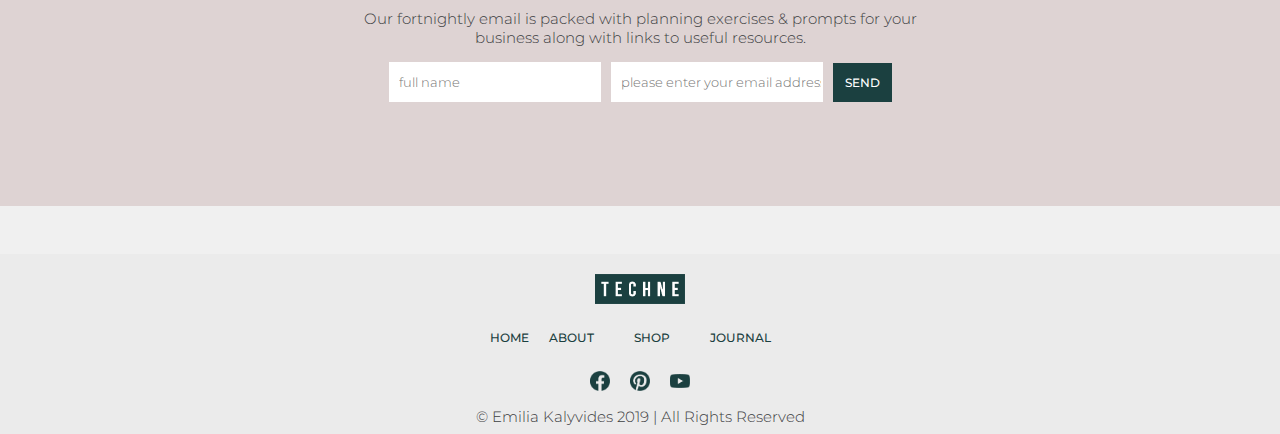
==== commit 7dd417ee: "Homepage edits" ====
--- a/index.html
+++ b/index.html
@@ -1,126 +1,150 @@
+
 <!DOCTYPE html>
-<html>
-  <body>
-    <head>
-      <meta name="viewport" content="width=device-width, initial-scale=1.0" />
-      <title>TECHNE - Work Life Balance</title>
-      <link
-        rel="shortcut icon"
-        type="image/x-icon"
-        href="Image Assets/Techne-favicon.png"
-      />
-      <link href="style.css" rel="stylesheet" type="text/css" />
-      <link
-        href="https://fonts.googleapis.com/css?family=Montserrat:300,400,500&display=swap"
-        rel="stylesheet"
-      />
-    </head>
+<html lang="en">
+	<body>
+		<head>
+			<meta charset="utf-8" />
+			<meta name="viewport" content="width=device-width, initial-scale=1.0" />
+			<title>TECHNE - Work Life Balance</title>
+			<link
+				rel="shortcut icon"
+				type="image/x-icon"
+				href="Image Assets/Techne-favicon.png"
+			/>
+			<link href="style.css" rel="stylesheet" type="text/css" />
+			<link
+				href="https://fonts.googleapis.com/css?family=Montserrat:300,400,500&display=swap"
+				rel="stylesheet"
+			/>
+		</head>
 
-    <header>
-      <nav class="nav-container">
-        <a href="index.html"
-          ><img
-            src="Image Assets/Techne.png"
-            alt="Techne Logo"
-            class="nav-logo"
-            href="index.html"
-        /></a>
+		<header>
+			<nav>
+				<a class="nav-logo" href="index.html"
+					><img src="Image Assets/Techne.png" alt="Techne Logo" class="nav-logo"
+				/></a>
 
-        <div class="dropdown">
-          <button class="dropbtn">MENU</button>
-          <div class="dropdown-content">
-            <ul>
-              <li><a href="index.html">Home</a></li>
-              <li><a href="about.html">About</a></li>
-              <li><a href="shop.html">Shop</a></li>
-              <li><a href="journal.html">Journal</a></li>
-            </ul>
-          </div>
-        </div>
-      </nav>
-    </header>
+				<div class="nav-container">
+					<ul>
+						<li><a href="index.html">Home</a></li>
+						<li><a href="about.html">About</a></li>
+						<li><a href="shop.html">Shop</a></li>
+						<li><a href="journal.html">Journal</a></li>
+						<li>
+							<a
+								><img
+									src="Image Assets/Shopping_cart_logo.png"
+									alt="cart-logo"
+									class="cart-logo"
+									height="25px"
+							/></a>
+						</li>
+					</ul>
+				</div>
+			</nav>
+		</header>
 
-    <main>
-      <div class="wrapper">
-        <div class="flex-container-01">
-          <h1>
-            The TECHNE productivity planner presents a buffet of tools and
-            methods to help users make the best use of their time and make their
-            plans a reality
-          </h1>
-        </div>
-        <div class="flex-container-shop">
-          <div class="homepage-box home-shop-one"></div>
-          <div class="homepage-box home-shop-two">
-            <h1><a class="homepage-links" href="shop.html">SHOP</a></h1>
-          </div>
-          <div class="homepage-box home-shop-three"></div>
+		<main>
+			<div class="wrapper">
+            <div class="flex-container-shop-all">
+              <div class="homepage-box shop-all-one"></div>
+              <div class="homepage-box shop-all-two">
+                <a class="homepage-links" href="shop.html"><h1>THE ULTIMATE COLLECTION OF PLANNING TOOLS</a></h1>
+              </div>
+              </div>
+				<div class="flex-container-product-sections">
+					<div class="homepage-box product-section-one-img"></div>
+					<div class="homepage-box product-section-one">
+						<h1><a class="homepage-links" href="shop.html">SHOP PLANNERS</a></h1>
+					</div>
+					<div class="homepage-box product-section-two-img"></div>
+					<div class="homepage-box product-section-two">
+						<h1><a class="homepage-links" href="shop.html">SHOP PLANNER INSERTS</a></h1>
+					</div>
         </div>
 
-        <div class="flex-container-about">
-          <div class="homepage-box home-about-one"></div>
-          <div class="homepage-box home-about-two">
-            <h1><a class="homepage-links" href="about.html">ABOUT</a></h1>
-          </div>
-        </div>
+      <div class="homepage-box blog-title"><h1><a class="homepage-links" href="blog.html">THE LATEST ON THE BLOG</a></h1></div>
+				<div class="flex-container-blog">
+          <div class ="homepage-box blog-one" > <h1>PRIORITISING YOUR TO DO LISTS</h1><h3><a class="homepage-links-dark"  href="blog.html">READ MORE</a></h3></div>
+          <div class=" homepage-box blog-two" > <h1>TOOLS FOR TACKLING PROCRASTINATION</h1><h3><a class="homepage-links-dark" href="blog.html">READ MORE</a></h3></div>
+					<div class=" homepage-box blog-three"> <h1>PLANNING FOR A SUCCESSFUL LAUNCH</h1><h3><a class="homepage-links-dark" href="blog.html">READ MORE</a></h3>
+					</div>
+				</div>
 
-        <div class="flex-container-journal">
-          <div class="homepage-box home-journal-one"></div>
-          <div class="homepage-box home-journal-two">
-            <h1><a class="homepage-links" href="journal.html">SHOP</a></h1>
-          </div>
-          <div class="homepage-box home-journal-three"></div>
-        </div>
-      </div>
-    </main>
-    <form action="/example.html" method="POST">
-      <h2>Got some questions?</h2>
-      <h3>
-        Please feel free to get in touch by filling out the form below. <br />
-        Not a fan of forms? Drop us an email
-        <a class="text-links" href="mailto:hello@techne.co.uk">here</a>
-      </h3>
-      <p>
-        <label class="name">
-          <input type="text" name="customer_name" required placeholder="Name" />
-        </label>
+				
+		</main>
+		<form  class= "form" action="/example.html" method="POST">
+			<h2>SIGN UP TO PLANNING POST</h2>
+			<p class="newsletter-signup-copy">
+				Our fortnightly email is packed with planning exercises & prompts for your business along with links to useful resources.
       </p>
+			<div class="form-box"><p>
+      
+				<label class="name">
+					<input type="text" name="customer_name" required placeholder="full name" />
+				</label>
+			</p>
 
-      <p>
-        <label class="email">
-          <input
-            type="email"
-            name="email_address"
-            required
-            placeholder="Email"
-          />
-        </label>
-      </p>
-      <p>
-        <label class="subject">
-          <input
-            type="subject"
-            name="email_subject"
-            required
-            placeholder="Lets Talk About..."
-          />
-        </label>
-      </p>
+			<p>
+				<label class="email">
+					<input
+						type="email"
+						name="email_address"
+						required
+						placeholder="please enter your email address "
+					/>
+				</label>
+			</p>
+      <button class="button">Send</button></div>
+      
+		</form>
+		<footer>
+			<div class="site-footer" class="footer-container" >
+				<a class="footer-logo" href="index.html"
+					><img src="Image Assets/Techne.png" alt="Techne Logo" class="footer-logo"
+				/></a>
+<div>
+				<div >
+					<ul class="footer-ul" style="padding:10px"
+						<li class="footer-li"><a class=footer-links href="index.html">Home</a></li>
+						<li class="footer-li"><a class=footer-links  href="about.html">About</a></li>
+						<li class="footer-li"><a class=footer-links  href="shop.html">Shop</a></li>
+						<li class="footer-li"><a class=footer-links  href="journal.html">Journal</a></li>
+          </ul></div>
+          <div >
+          <ul class= social-ul style="padding:0px">
+          <li class="social-li">
+            <a 
+              ><img class="social-icons"
+                src="Image Assets/facebook_logo.png"
+                alt="facebook-logo"
+                height="25px"
+            /></a>
+          </li >
+          <li class="social-li">
+            <a 
+              ><img class="social-icons"
+                src="Image Assets/pinterest_logo.png"
+                alt="pinterest-logo"
+                height="25px"
+            /></a>
+          </li>
+          <li class="social-li">
+            <a  
+              ><img class="social-icons"
+                src="Image Assets/youtube_logo.png"
+                alt="cart-logo"
+                height="25px"
+            /></a>
+          </li>
+        </ul>
 
-      <p>
-        <textarea
-          class="comments"
-          name="comments"
-          maxlength="2000"
-          required
-          placeholder="It's always nice to hear from you!"
-        ></textarea>
-      </p>
 
-      <button class="button">Send</button>
-    </form>
-    <footer class="site-footer">
-      © Emilia Kalyvides 2019 | All Rights Reserved
-    </footer>
-  </body>
+
+
+          <p>			&copy; Emilia Kalyvides 2019 | All Rights Reserved</p>
+				</div> </div>
+			</div>
+		</footer>
+	</body>
 </html>
--- a/style.css
+++ b/style.css
@@ -1,6 +1,6 @@
 /* overall page styling */
 :root {
-	--background: #cca4a6;
+	--background: #ebebeb;
 }
 body {
 	background-color: #f0f0f0;
@@ -11,13 +11,26 @@
 
 /* header and nav bar styling */
 
+/* logo  */
+.logo {
+	display: flex;
+	justify-content: center;
+}
+.nav-logo {
+	display: flex;
+	justify-content: center;
+	height: 60px;
+	padding: 10px;
+}
+
 .nav-container {
 	display: flex;
 	flex-direction: row;
-	justify-content: space-between;
 	width: 100%;
 	max-width: 1024px;
 	margin: 0 auto;
+	justify-content: center;
+	align-items: center;
 }
 
 header {
@@ -26,105 +39,70 @@
 	top: 0;
 	z-index: 999;
 	width: 100%;
-	height: 70px;
-}
-/* logo  */
-.nav-logo {
-	width: 15vmin;
-	max-width: 100%;
-	height: auto;
-}
-/* Navigation Dropdown Button */
-
+	height: 140px;
+}
+
+/* Navigation Menu */
+
+nav {
+	background: var(--background);
+	height: 160px;
+	flex-direction: row;
+	justify-content: space-between;
+}
 nav ul {
-	list-style-type: none;
-	align-items: center;
-	padding: 15px;
+	list-style: none;
+	display: flex;
+	align-items: center;
+	padding: 5px;
+}
+nav li {
+	position: relative;
+	margin-left: 45px;
+	margin-right: 45px;
+}
+
+.social-li {
+	list-style: none;
+	display: flex;
+	align-items: center;
 }
 nav a {
-	color: white;
-	text-decoration: none;
-	font-size: calc(1.5vmin + 5px);
+	color: #1b4040;
+	text-decoration: none;
+	font-size: 16px;
+	font-weight: 500;
 	text-transform: uppercase;
 }
 
 nav a:hover {
-	color: #e4c47c;
-	transition: 0.3s color linear;
-}
-.dropbtn {
-	background-color: #1b4040;
-	color: white;
-	padding: 16px;
-	text-align: center;
-	border: none;
-	font-size: calc(1.5vmin + 5px);
-	right: 0;
-}
-
-/* Dropdown Content (Hidden by Default) */
-.dropdown-content {
-	display: none;
-	position: absolute;
-	background-color: white;
-	z-index: 1;
-}
-
-/* Links inside the dropdown */
-.dropdown-content a {
-	color: #cca4a6;
-	padding: 12px 16px;
-	text-decoration: none;
-	display: block;
-	text-align: center;
-	width: 80%;
-}
-
-/* Change color of dropdown links on hover */
-.dropdown-content a:hover {
-	background-color: #1b4040;
-}
-
-/* Show the dropdown menu on hover */
-.dropdown:hover .dropdown-content {
-	display: block;
-}
-
-/* Change the background color of the dropdown button when the dropdown content is shown */
-.dropdown:hover .dropbtn {
-	background-color: #cca4a6;
+	color: #966161;
 }
 
 /* text styling */
 h1 {
-	color: white;
-	font-family: "Montserrat", sans-serif;
-	font-weight: 500;
-	font-size: calc(1.5vw + 8px);
+	color: #3d4042;
+	font-family: "Montserrat", sans-serif;
+	font-weight: 500;
+	font-size: 24px;
 	text-align: center;
-	width: 80%;
+	text-transform: uppercase;
 }
 
 h2 {
-	color: #1b4040;
+	color: #3d4042;
 	font-family: "Montserrat", sans-serif;
 	font-weight: 500;
 	font-size: 20px;
 	text-align: center;
-	padding-top: 10px;
-	padding-right: 200px;
-	padding-bottom: 0;
-	padding-left: 200px;
 }
 
 h3 {
-	color: #1b4040;
+	color: #3d4042;
 	font-family: "Montserrat", sans-serif;
 	font-weight: 500;
 	font-size: 15px;
 	text-align: center;
-	padding-left: 150px;
-	padding-right: 150px;
 }
 h4 {
 	color: #1b4040;
@@ -151,57 +129,20 @@
 }
 
 p {
-	color: white;
+	color: #3d4042;
 	font-family: "Montserrat", sans-serif;
 	font-weight: 300;
 	font-size: 15px;
 	text-align: center;
-	padding-left: 200px;
-	padding-right: 200px;
-}
-
-/* Page layout flexboxes */
+}
+
+/* Layout flexboxes */
 
 .wrapper {
 	width: 100%;
 	max-width: 1024px;
 	margin: 0 auto;
 }
-.flex-container-01 {
-	display: flex;
-	flex-direction: row;
-	height: 321px;
-	margin: 100px auto 48px;
-	background: #1b4040;
-	justify-content: center;
-	align-items: center;
-}
-
-.flex-container-02 {
-	display: flex;
-	flex-direction: row;
-	height: 107px;
-	margin: 100px auto 48px;
-	background: #1b4040;
-	justify-content: center;
-	align-items: center;
-}
-.flex-container-shop,
-.flex-container-subscribe,
-.flex-container-about,
-.flex-container-journal,
-.flex-container-journal-row-one,
-.flex-container-journal-row-two,
-.flex-container-journal-row-three,
-.flex-container-headline-journal,
-.flex-container-shop-row-one {
-	display: flex;
-	flex-direction: row;
-	height: 321px;
-	margin-top: 24px;
-}
-
-/* home page boxes */
 
 .homepage-box,
 .about-box,
@@ -209,50 +150,117 @@
 .headline-journal,
 .shop-box {
 	min-width: 200px;
+	display: flex;
+	justify-content: center;
+	align-items: center;
+	flex-basis: 100%;
+	justify-content: center;
+	align-items: center;
+}
+
+/* HOME PAGE FLEXBOXES */
+
+/* Shop all row */
+
+.flex-container-shop-all {
+	display: flex;
+	flex-direction: row;
+	height: 480px;
+	margin: 188px auto 24px;
+}
+
+.shop-all-one {
+	background-image: url("Image Assets/Image_01.jpg");
+	background-size: cover;
+	flex: 2;
+	box-sizing: border-box;
+	border: 6px solid #1b4040;
+}
+
+.shop-all-two {
+	background: #1b4040;
+	flex: 1;
+	padding-right: 6px;
+}
+
+/* Shop product sections row */
+
+.flex-container-product-sections {
+	display: flex;
+	flex-direction: row;
+	height: 320px;
+}
+
+.product-section-one-img {
+	background-image: url("Image Assets/Image_01.jpg");
+	background-size: cover;
+	flex: 2;
+	box-sizing: border-box;
+	border: 6px solid #966161;
+}
+
+.product-section-one {
+	background: #966161;
+	flex: 1;
+	padding-right: 12px;
+	padding-left: 6px;
+	margin-right: 6px;
+}
+
+.product-section-two-img {
+	background-image: url("Image Assets/Image_01.jpg");
+	background-size: cover;
+	flex: 2;
+	box-sizing: border-box;
+	border: 6px solid #647973;
 	margin-left: 6px;
+}
+
+.product-section-two {
+	background: #647973;
+	flex: 1;
+	padding-right: 12px;
+	padding-left: 6px;
+}
+
+/* Blog row */
+
+.blog-title {
+	display: flex;
+	height: 80px;
+	margin: 48px auto 24px;
+	background: #3d4042;
+}
+
+.flex-container-blog {
+	display: flex;
+	flex-direction: row;
+	height: 320px;
+}
+
+.blog-one {
+	box-sizing: border-box;
+	border: 6px solid #3d4042;
+	flex: 1;
 	margin-right: 6px;
-	display: flex;
-	justify-content: center;
-	align-items: center;
-	flex-basis: 100%;
-}
-
-.home-shop-one {
-	background-image: url("Image Assets/box 1.jpg");
-	background-size: cover;
-}
-
-.home-shop-two {
-	background: #1b4040;
-}
-
-.home-shop-three {
-	background-image: url("Image Assets/box 2.jpg");
-	background-size: cover;
-}
-.home-about-one {
-	background-image: url("Image Assets/box 4.jpg");
-	background-size: cover;
-}
-.home-about-two {
-	background: #cca4a6;
-}
-.home-journal-one {
-	background-image: url("Image Assets/box 6.jpg");
-	background-size: cover;
-}
-.home-journal-two {
-	background-size: cover;
-	background: #647973;
-}
-.home-journal-three {
-	background-image: url("Image Assets/box 6.jpg");
-	background-size: cover;
-}
-
-/* about boxes */
-
-.about {
+	flex-direction: column;
+}
+.blog-two {
+	box-sizing: border-box;
+	border: 6px solid #3d4042;
+	flex: 1;
+	margin: 0 6px 0 6px;
+	flex-direction: column;
+}
+.blog-three {
+	box-sizing: border-box;
+	border: 6px solid #3d4042;
+	flex: 1;
+	margin-left: 6px;
+	flex-direction: column;
+}
+
+.about-boxes .about {
 	background-image: url("Image Assets/box 6.jpg");
 	background-size: cover;
 }
@@ -428,16 +436,14 @@
 
 .button {
 	display: block;
-	max-width: 300px;
 	background-color: #1b4040;
 	color: white;
 	font-family: "Montserrat", sans-serif;
 	font-weight: 500;
 	font-size: 12px;
 	text-transform: uppercase;
-	text-align: center;
 	border: 2px solid #1b4040;
-	margin: auto;
+
 	padding: 10px;
 	-webkit-transition-duration: 0.4s; /* Safari */
 	transition-duration: 0.4s;
@@ -449,6 +455,20 @@
 	border: 2px solid #e4c47c;
 }
 .button-purchase {
+	max-width: 300px;
+	background-color: #1b4040;
+	color: white;
+	font-family: "Montserrat", sans-serif;
+	font-weight: 500;
+	font-size: 12px;
+	text-transform: uppercase;
+	border: 2px solid #1b4040;
+	padding: 10px;
+	-webkit-transition-duration: 0.4s; /* Safari */
+	transition-duration: 0.4s;
+}
+
+.shop-item-button {
 	max-width: 300px;
 	background-color: #1b4040;
 	color: white;
@@ -462,21 +482,6 @@
 	-webkit-transition-duration: 0.4s; /* Safari */
 	transition-duration: 0.4s;
 }
-
-.shop-item-button {
-	max-width: 300px;
-	background-color: #1b4040;
-	color: white;
-	font-family: "Montserrat", sans-serif;
-	font-weight: 500;
-	font-size: 12px;
-	text-transform: uppercase;
-	text-align: right;
-	border: 2px solid #1b4040;
-	padding: 10px;
-	-webkit-transition-duration: 0.4s; /* Safari */
-	transition-duration: 0.4s;
-}
 .shop-item-button:hover {
 	background-color: #f0f0f0;
 	color: #e4c47c;
@@ -532,67 +537,114 @@
 	color: white;
 	text-decoration: none;
 }
+.homepage-links-dark:link,
+.homepage-links-dark:visited,
+.homepage-links-dark:hover {
+	color: #3d4042;
+	text-decoration: none;
+}
 /* form input styling */
-form {
-	height: 300px;
-	color: #1b4040;
+
+.form {
+	height: 234px;
+	background-color: rgba(150, 97, 97, 0.2);
+	color: #3d4042;
+	margin-top: 48px;
+	margin-bottom: 48px;
+	padding-top: 20px;
+	padding-bottom: 20px;
+}
+
+.newsletter-signup-copy {
+	max-width: 600px;
+	margin: auto;
+}
+
+.form-box {
+	display: flex;
+	align-items: center;
+	justify-content: center;
+}
+
+input {
+	overflow: auto;
+	height: 30px;
+	width: 200px;
 	font-family: "Montserrat", sans-serif;
 	font-weight: 300;
-	font-size: 15px;
-	align-items: center;
-	margin-top: 100px;
-	margin-bottom: 100px;
-}
-
-input {
-	align-items: center;
-	overflow: auto;
-	height: 20px;
-	width: 400px;
-	font-family: "Montserrat", sans-serif;
-	font-weight: 300;
-	border-radius: 2px;
 	border: none;
-	box-shadow: 0px 0px 5px 1px rgba(0, 0, 0, 0.1);
+	margin-right: 10px;
 	padding-top: 5px;
 	padding-bottom: 5px;
 	padding-left: 10px;
 }
 
-textarea {
-	width: 400px;
-	height: 50px;
-	resize: none;
-	overflow: auto;
-	font-family: "Montserrat", sans-serif;
-	font-weight: 300;
-	border-radius: 2px;
-	border: none;
-	box-shadow: 0px 0px 5px 1px rgba(0, 0, 0, 0.1);
-	padding-top: 5px;
-	padding-bottom: 5px;
+/* footer nav styling */
+footer {
+	background-color: #ebebeb;
+	width: 100%;
+	height: 180px;
+	display: flex;
+	justify-content: center;
+	z-index: 999;
+	margin-top: 48px;
+}
+
+.footer-logo {
+	display: flex;
+	margin: 0 auto;
+	height: 30px;
+	padding-top: 10px;
+	padding-bottom: 10px;
+}
+
+.footer-container {
+	display: flex;
+	flex-direction: row;
+	width: 100%;
+	max-width: 1024px;
+	margin: 0 auto;
+	justify-content: center;
+	align-items: center;
+}
+
+.footer-ul {
+	list-style: none;
+	display: flex;
+	justify-content: center;
+	align-items: center;
+}
+.footer-li {
+	display: flex;
+	padding-left: 20px;
+	padding-right: 20px;
+}
+
+.social-ul {
+	list-style: none;
+	display: flex;
+	justify-content: center;
+}
+
+.social-li {
+	display: flex;
 	padding-left: 10px;
-}
-
-/* footer styling */
-footer {
-	color: white;
-	width: 100%;
-	height: 50px;
-	background: var(--background);
-	bottom: 0;
-	display: flex;
-	justify-content: center;
-	z-index: 999;
-}
-
-.site-footer {
-	color: white;
-	display: flex;
-	align-items: center;
-	justify-content: center;
-}
-
+	padding-right: 10px;
+}
+
+.social-icons {
+	display: flex;
+	justify-content: center;
+	height: 20px;
+}
+
+.footer-links {
+	color: #1b4040;
+	text-decoration: none;
+	font-size: 12px;
+	font-weight: 500;
+	text-transform: uppercase;
+}
 @media screen and (max-width: 480px) {
 	.one,
 	.three,
@@ -607,8 +659,6 @@
 @media screen and (max-width: 480px) {
 	.name,
 	.email,
-	.subject,
-	.comments,
 	.button {
 		display: none;
 	}
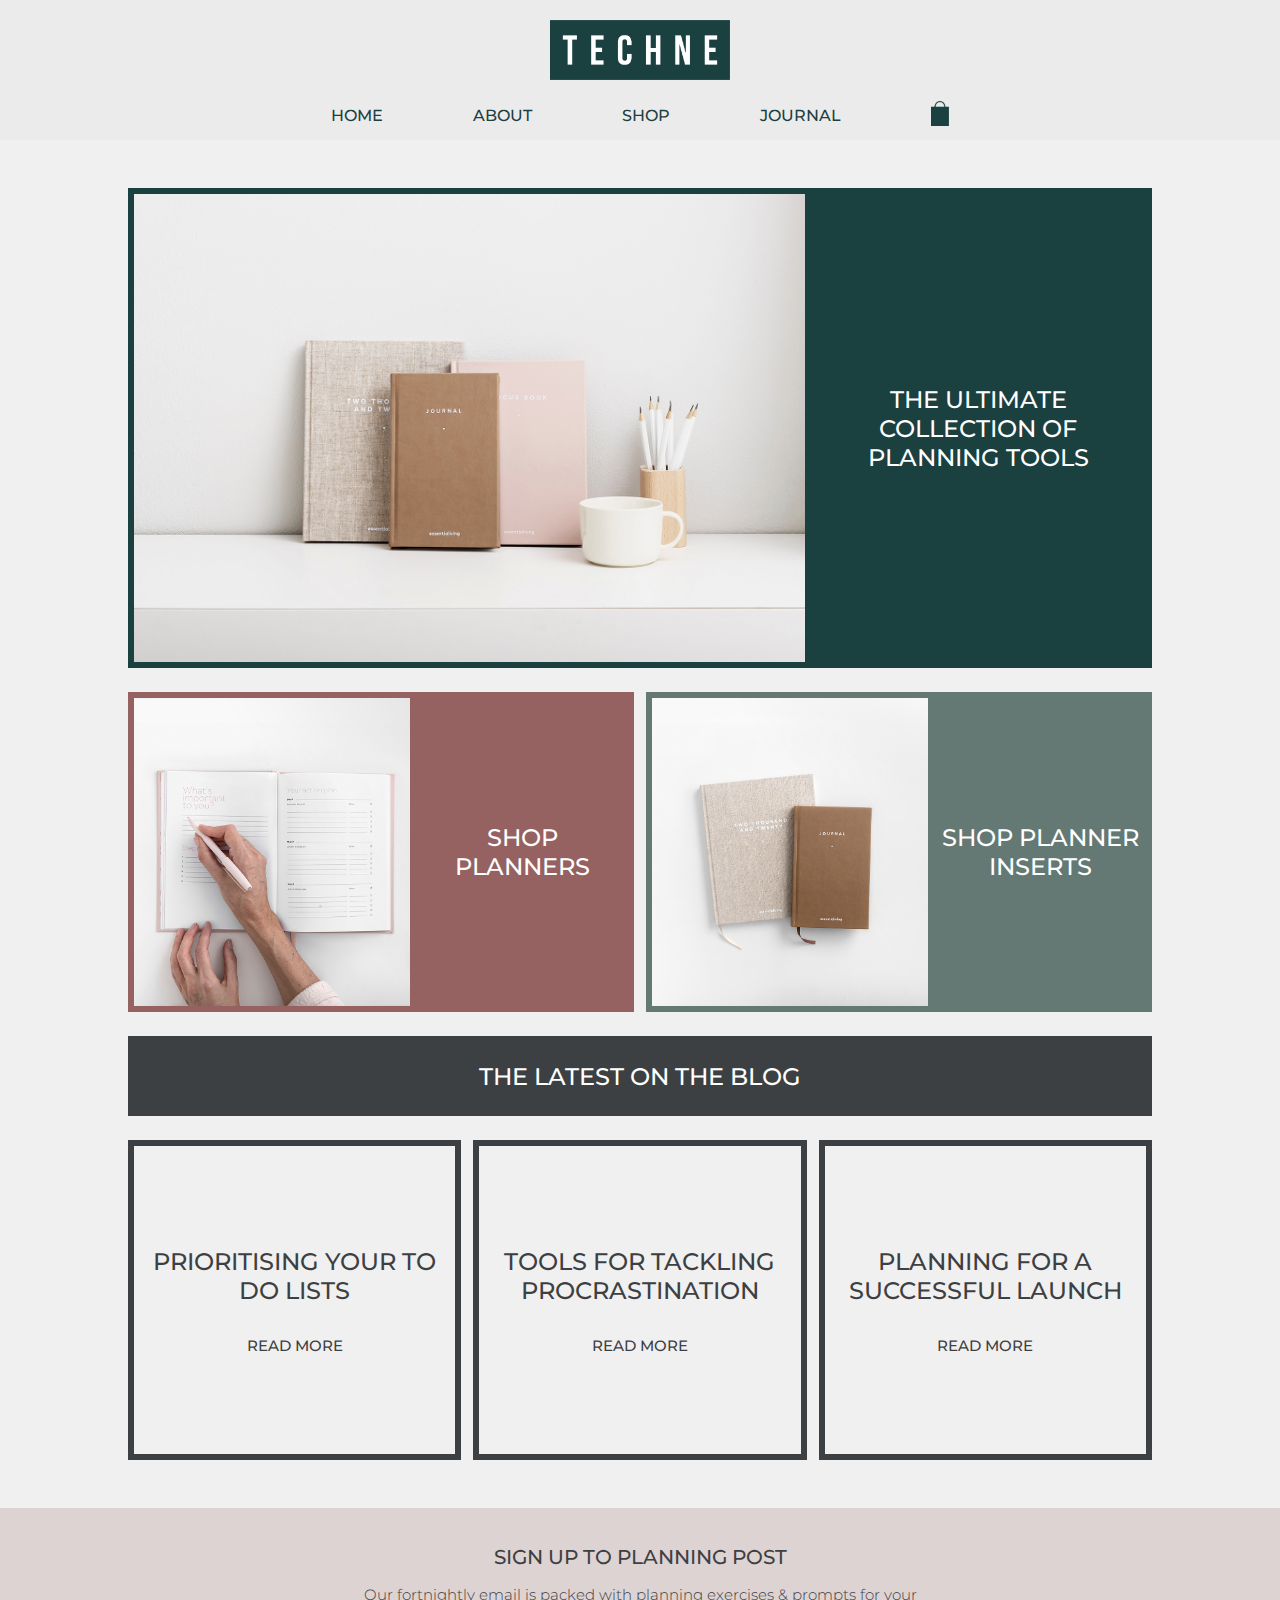
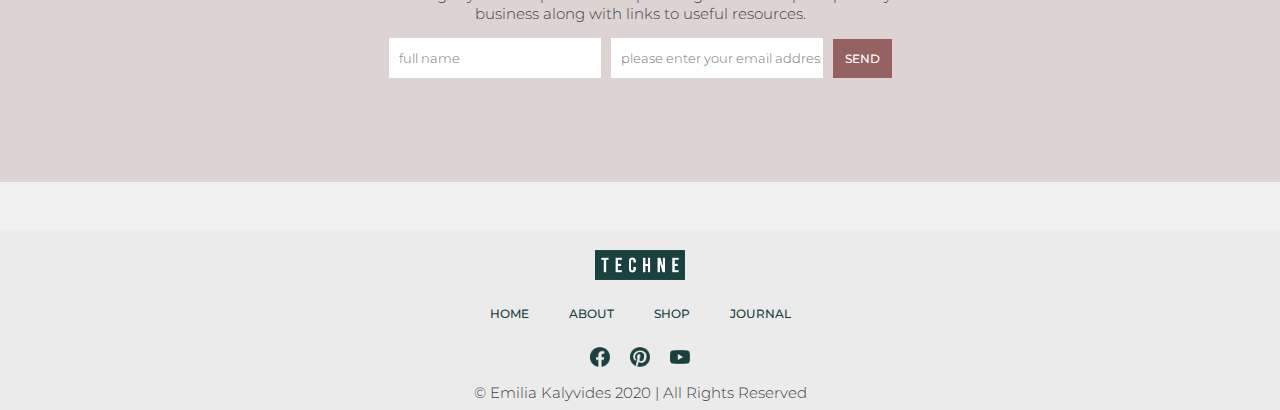
==== commit 9dd83a58: "home page and product info changes" ====
--- a/index.html
+++ b/index.html
@@ -105,7 +105,7 @@
 				/></a>
 <div>
 				<div >
-					<ul class="footer-ul" style="padding:10px"
+					<ul class="footer-ul" style="padding:10px">
 						<li class="footer-li"><a class=footer-links href="index.html">Home</a></li>
 						<li class="footer-li"><a class=footer-links  href="about.html">About</a></li>
 						<li class="footer-li"><a class=footer-links  href="shop.html">Shop</a></li>
@@ -114,24 +114,22 @@
           <div >
           <ul class= social-ul style="padding:0px">
           <li class="social-li">
-            <a 
-              ><img class="social-icons"
+            <a href="https://www.facebook.com" target="_blank"> <img class="social-icons"
                 src="Image Assets/facebook_logo.png"
                 alt="facebook-logo"
                 height="25px"
             /></a>
           </li >
           <li class="social-li">
-            <a 
-              ><img class="social-icons"
+            <a href="https://www.pinterest.com" target="_blank">
+              <img class="social-icons"
                 src="Image Assets/pinterest_logo.png"
                 alt="pinterest-logo"
                 height="25px"
             /></a>
           </li>
           <li class="social-li">
-            <a  
-              ><img class="social-icons"
+            <a href="https://www.youtube.com" target="_blank"><img class="social-icons"
                 src="Image Assets/youtube_logo.png"
                 alt="cart-logo"
                 height="25px"
@@ -142,7 +140,7 @@
 
 
 
-          <p>			&copy; Emilia Kalyvides 2019 | All Rights Reserved</p>
+          <p>			&copy; Emilia Kalyvides 2020 | All Rights Reserved</p>
 				</div> </div>
 			</div>
 		</footer>
--- a/style.css
+++ b/style.css
@@ -1,3 +1,5 @@
+/******************************************************************************
+
 /* overall page styling */
 :root {
 	--background: #ebebeb;
@@ -8,6 +10,8 @@
 	font-weight: 500;
 	margin: 0;
 }
+
+/******************************************************************************
 
 /* header and nav bar styling */
 
@@ -39,14 +43,15 @@
 	top: 0;
 	z-index: 999;
 	width: 100%;
-	height: 140px;
-}
+}
+
+/******************************************************************************
 
 /* Navigation Menu */
 
 nav {
 	background: var(--background);
-	height: 160px;
+	height: 140px;
 	flex-direction: row;
 	justify-content: space-between;
 }
@@ -78,6 +83,8 @@
 nav a:hover {
 	color: #966161;
 }
+
+/******************************************************************************
 
 /* text styling */
 h1 {
@@ -136,6 +143,52 @@
 	text-align: center;
 }
 
+/******************************************************************************
+/* button styling */
+
+.button {
+	display: block;
+	background-color: #966161;
+	color: white;
+	font-family: "Montserrat", sans-serif;
+	font-weight: 500;
+	font-size: 12px;
+	text-transform: uppercase;
+	border: 2px solid #966161;
+
+	padding: 10px;
+	-webkit-transition-duration: 0.4s; /* Safari */
+	transition-duration: 0.4s;
+}
+
+.button:hover {
+	background-color: #f0f0f0;
+	color: #966161;
+	border: 2px solid #966161;
+}
+
+/* text link styling */
+
+.homepage-links:link,
+.homepage-links:visited,
+.homepage-links:hover,
+.productpage-links {
+	color: white;
+	text-decoration: none;
+}
+.homepage-links-dark:link,
+.homepage-links-dark:visited {
+	color: #3d4042;
+	text-decoration: none;
+}
+
+.homepage-links-dark:hover {
+	color: #966161;
+	text-decoration: none;
+}
+
+/******************************************************************************
+
 /* Layout flexboxes */
 
 .wrapper {
@@ -146,9 +199,7 @@
 
 .homepage-box,
 .about-box,
-.journal-box,
-.headline-journal,
-.shop-box {
+.shop-box .product-box {
 	min-width: 200px;
 	display: flex;
 	justify-content: center;
@@ -158,7 +209,9 @@
 	align-items: center;
 }
 
-/* HOME PAGE FLEXBOXES */
+/******************************************************************************
+
+/* HOME PAGE */
 
 /* Shop all row */
 
@@ -192,7 +245,7 @@
 }
 
 .product-section-one-img {
-	background-image: url("Image Assets/Image_01.jpg");
+	background-image: url("Image Assets/Image_02.jpg");
 	background-size: cover;
 	flex: 2;
 	box-sizing: border-box;
@@ -208,7 +261,7 @@
 }
 
 .product-section-two-img {
-	background-image: url("Image Assets/Image_01.jpg");
+	background-image: url("Image Assets/Image_03.jpg");
 	background-size: cover;
 	flex: 2;
 	box-sizing: border-box;
@@ -228,7 +281,7 @@
 .blog-title {
 	display: flex;
 	height: 80px;
-	margin: 48px auto 24px;
+	margin: 24px auto 24px;
 	background: #3d4042;
 }
 
@@ -260,72 +313,131 @@
 	flex-direction: column;
 }
 
-.about-boxes .about {
-	background-image: url("Image Assets/box 6.jpg");
-	background-size: cover;
-}
-.about-text {
-	background: white;
-}
-
-/* journal boxes */
-
-.headline-journal-image {
-	background-image: url("Image Assets/box 4.jpg");
-	background-size: cover;
-}
-.headline-journal-text {
-	background: #cca4a6;
-}
-
-.blog-one {
-	background: white;
-}
-
-.blog-two {
-	background: white;
-}
-
-.blog-three {
-	background: white;
-}
-.blog-four {
-	background: white;
-}
-.blog-five {
-	background: white;
-}
-.blog-six {
-	background: white;
-}
-.blog-seven {
-	background: white;
-}
-.blog-eight {
-	background: white;
-}
-
-.blog-nine {
-	background: white;
-}
-
-/* shop product boxes */
-
-.product-box {
-	background: white;
-}
-
-.product-one {
-	background: white;
-}
-
-.product-two {
-	background: white;
-}
-
-.product-three {
-	background: white;
-}
+/******************************************************************************
+
+/* PRODUCT INFO PAGE */
+
+.product-title {
+	display: flex;
+	height: 80px;
+	margin: 188px auto 24px;
+	background: #966161;
+	justify-content: center;
+	align-items: center;
+}
+
+.flex-container-product {
+	display: flex;
+	flex-direction: row;
+	height: 480px;
+}
+
+.product-img {
+	flex: 1;
+	box-sizing: border-box;
+	border: 6px solid #966161;
+	margin-right: 6px;
+}
+
+/* image gallery */
+
+.slides {
+	position: relative;
+	list-style-type: none;
+}
+
+.slide {
+	position: absolute;
+	left: 0px;
+	top: 0px;
+	width: 100%;
+	height: 100%;
+	opacity: 0;
+	z-index: 1;
+	list-style-type: none;
+	box-sizing: border-box;
+
+	-webkit-transition: opacity 1s;
+	-moz-transition: opacity 1s;
+	-o-transition: opacity 1s;
+	transition: opacity 1s;
+}
+
+.showing {
+	opacity: 1;
+	z-index: 2;
+}
+
+.slide:nth-of-type(1) {
+	background-image: url("Image Assets/Image_04.jpg");
+	background-size: cover;
+}
+.slide:nth-of-type(2) {
+	background-image: url("Image Assets/Image_05.jpg");
+	background-size: cover;
+}
+.slide:nth-of-type(3) {
+	background-image: url("Image Assets/Image_06.jpg");
+	background-size: cover;
+}
+.slide:nth-of-type(4) {
+	background-image: url("Image Assets/Image_07.jpg");
+	background-size: cover;
+}
+.slide:nth-of-type(5) {
+	background-image: url("Image Assets/Image_08.jpg");
+	background-size: cover;
+}
+
+.product-description {
+	background: #966161;
+	flex-direction: column;
+	flex: 1;
+	padding-right: 6px;
+	margin-left: 6px;
+}
+
+.product-description h2,
+h3,
+h4 {
+	color: white;
+}
+
+/* image gallery */
+.related-products-title {
+	display: flex;
+	height: 80px;
+	margin: 24px auto 24px;
+	background: #966161;
+}
+.related-products-title h1 {
+	color: white;
+}
+.related-one {
+	box-sizing: border-box;
+	border: 6px solid #966161;
+	flex: 1;
+	margin-right: 6px;
+	flex-direction: column;
+}
+.related-two {
+	box-sizing: border-box;
+	border: 6px solid #966161;
+	flex: 1;
+	margin: 0 6px 0 6px;
+	flex-direction: column;
+}
+.related-three {
+	box-sizing: border-box;
+	border: 6px solid #966161;
+	flex: 1;
+	margin-left: 6px;
+	flex-direction: column;
+}
+
+/******************************************************************************
+
+/* SHOP PAGE */
 
 /* product boxes */
 
@@ -432,28 +544,6 @@
 	text-align: right;
 }
 
-/* button styling */
-
-.button {
-	display: block;
-	background-color: #1b4040;
-	color: white;
-	font-family: "Montserrat", sans-serif;
-	font-weight: 500;
-	font-size: 12px;
-	text-transform: uppercase;
-	border: 2px solid #1b4040;
-
-	padding: 10px;
-	-webkit-transition-duration: 0.4s; /* Safari */
-	transition-duration: 0.4s;
-}
-
-.button:hover {
-	background-color: #f0f0f0;
-	color: #e4c47c;
-	border: 2px solid #e4c47c;
-}
 .button-purchase {
 	max-width: 300px;
 	background-color: #1b4040;
@@ -484,14 +574,14 @@
 }
 .shop-item-button:hover {
 	background-color: #f0f0f0;
-	color: #e4c47c;
-	border: 2px solid #e4c47c;
+	color: #966161;
+	border: 2px solid#966161;
 }
 
 .button-shop:hover {
 	background-color: #f0f0f0;
-	color: #e4c47c;
-	border: 2px solid #e4c47c;
+	color: #966161;
+	border: 2px solid #966161;
 }
 
 .cart-quantity-input {
@@ -509,40 +599,7 @@
 	transition-duration: 0.4s;
 }
 
-/* text link styling */
-
-.text-links {
-	color: #1b4040;
-	text-decoration: none;
-}
-
-.text-links:link {
-	color: #1b4040;
-	text-decoration: none;
-}
-
-.text-links:visited {
-	color: #1b4040;
-	text-decoration: none;
-}
-
-.text-links:hover {
-	color: #cca4a6;
-	text-decoration: none;
-}
-
-.homepage-links:link,
-.homepage-links:visited,
-.homepage-links:hover {
-	color: white;
-	text-decoration: none;
-}
-.homepage-links-dark:link,
-.homepage-links-dark:visited,
-.homepage-links-dark:hover {
-	color: #3d4042;
-	text-decoration: none;
-}
+/******************************************************************************
 /* form input styling */
 
 .form {
@@ -579,6 +636,8 @@
 	padding-left: 10px;
 }
 
+/******************************************************************************
+
 /* footer nav styling */
 footer {
 	background-color: #ebebeb;
@@ -645,6 +704,14 @@
 	font-weight: 500;
 	text-transform: uppercase;
 }
+
+.footer-links:hover {
+	color: #966161;
+}
+
+/******************************************************************************
+/* responsiveness */
+
 @media screen and (max-width: 480px) {
 	.one,
 	.three,
